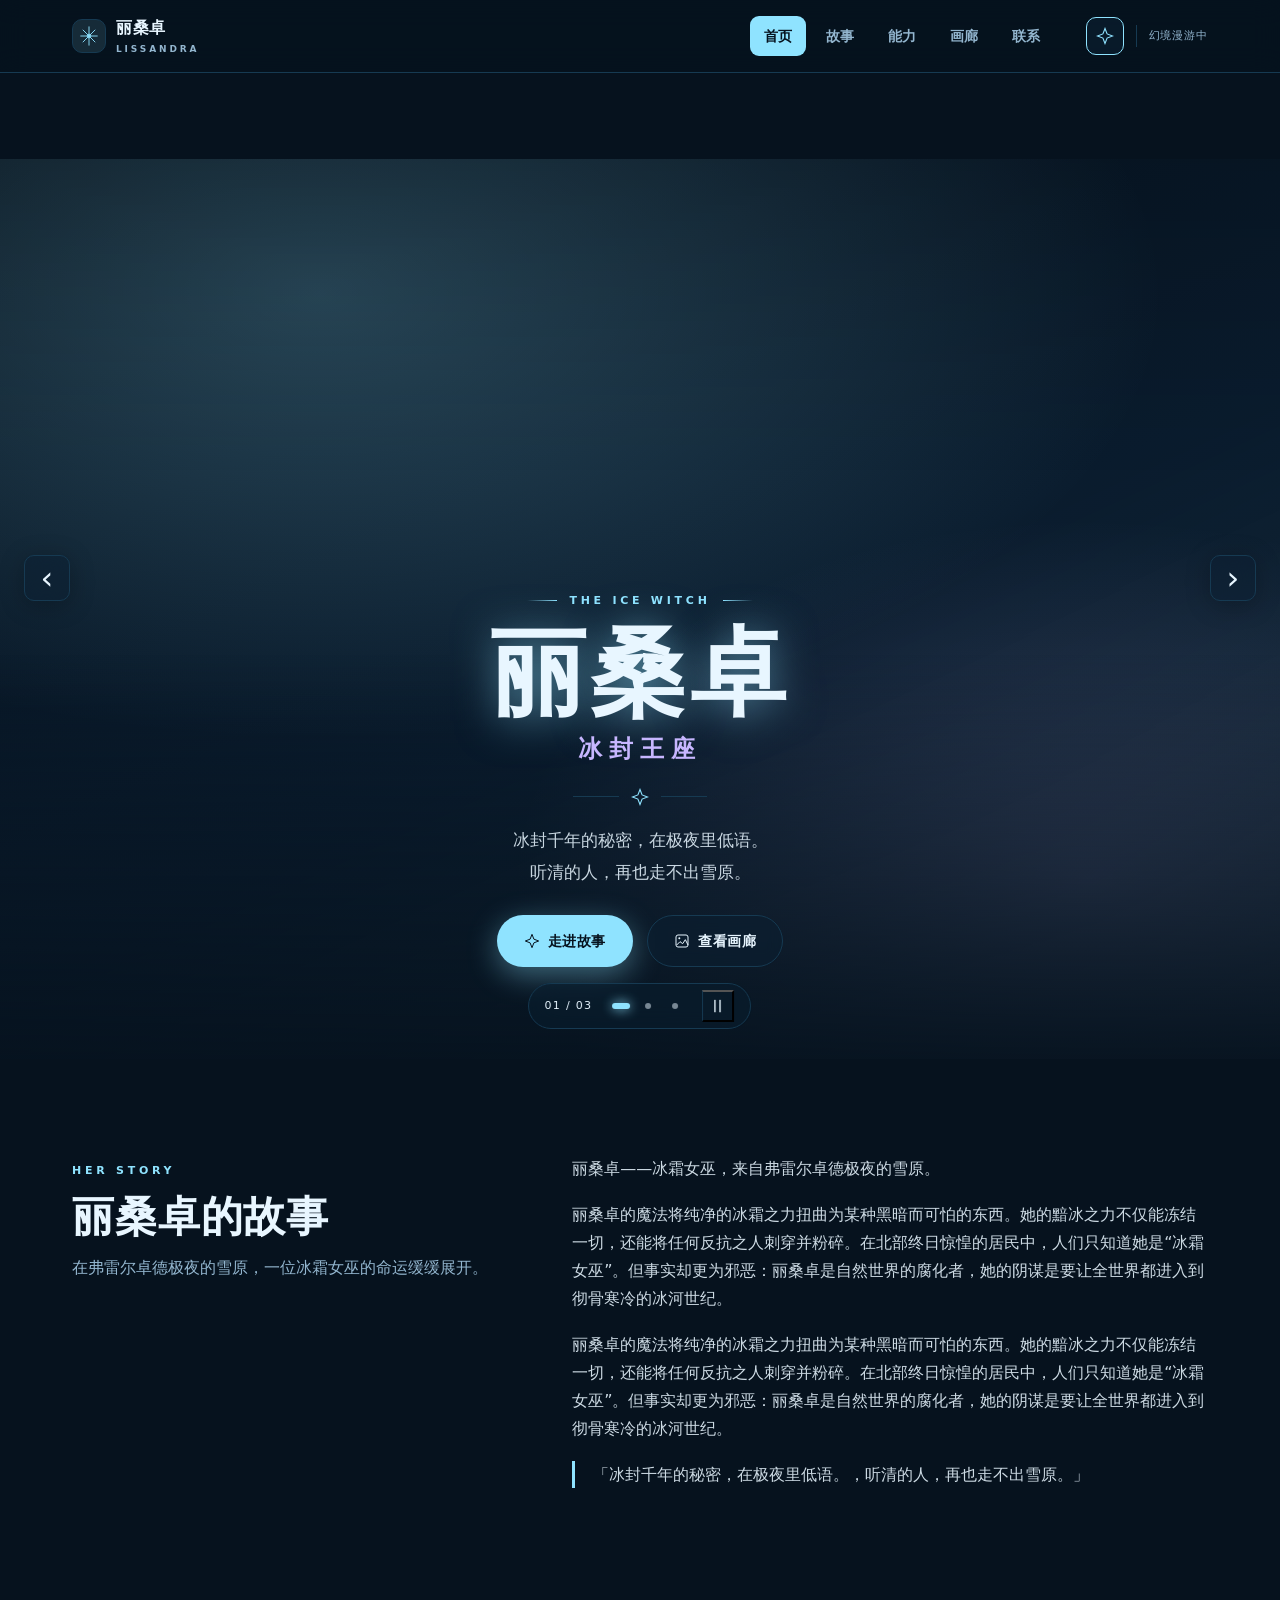
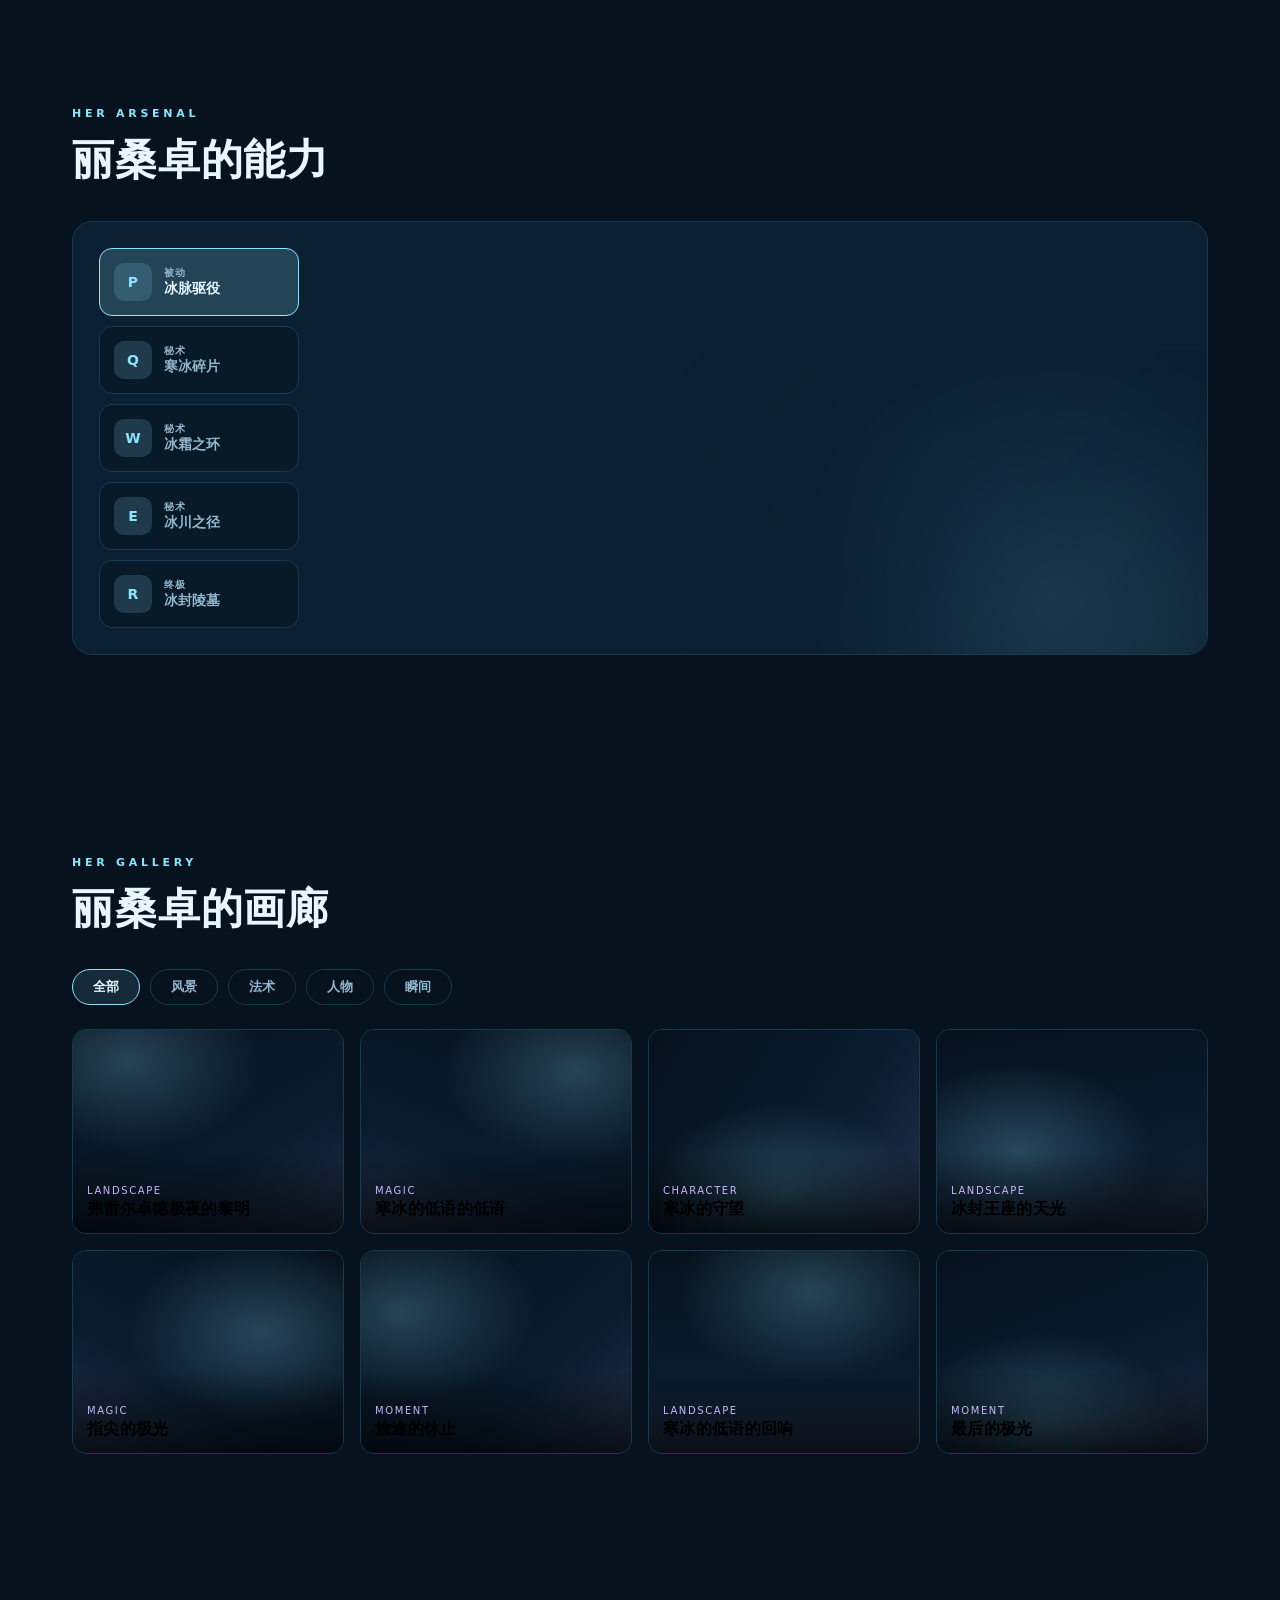
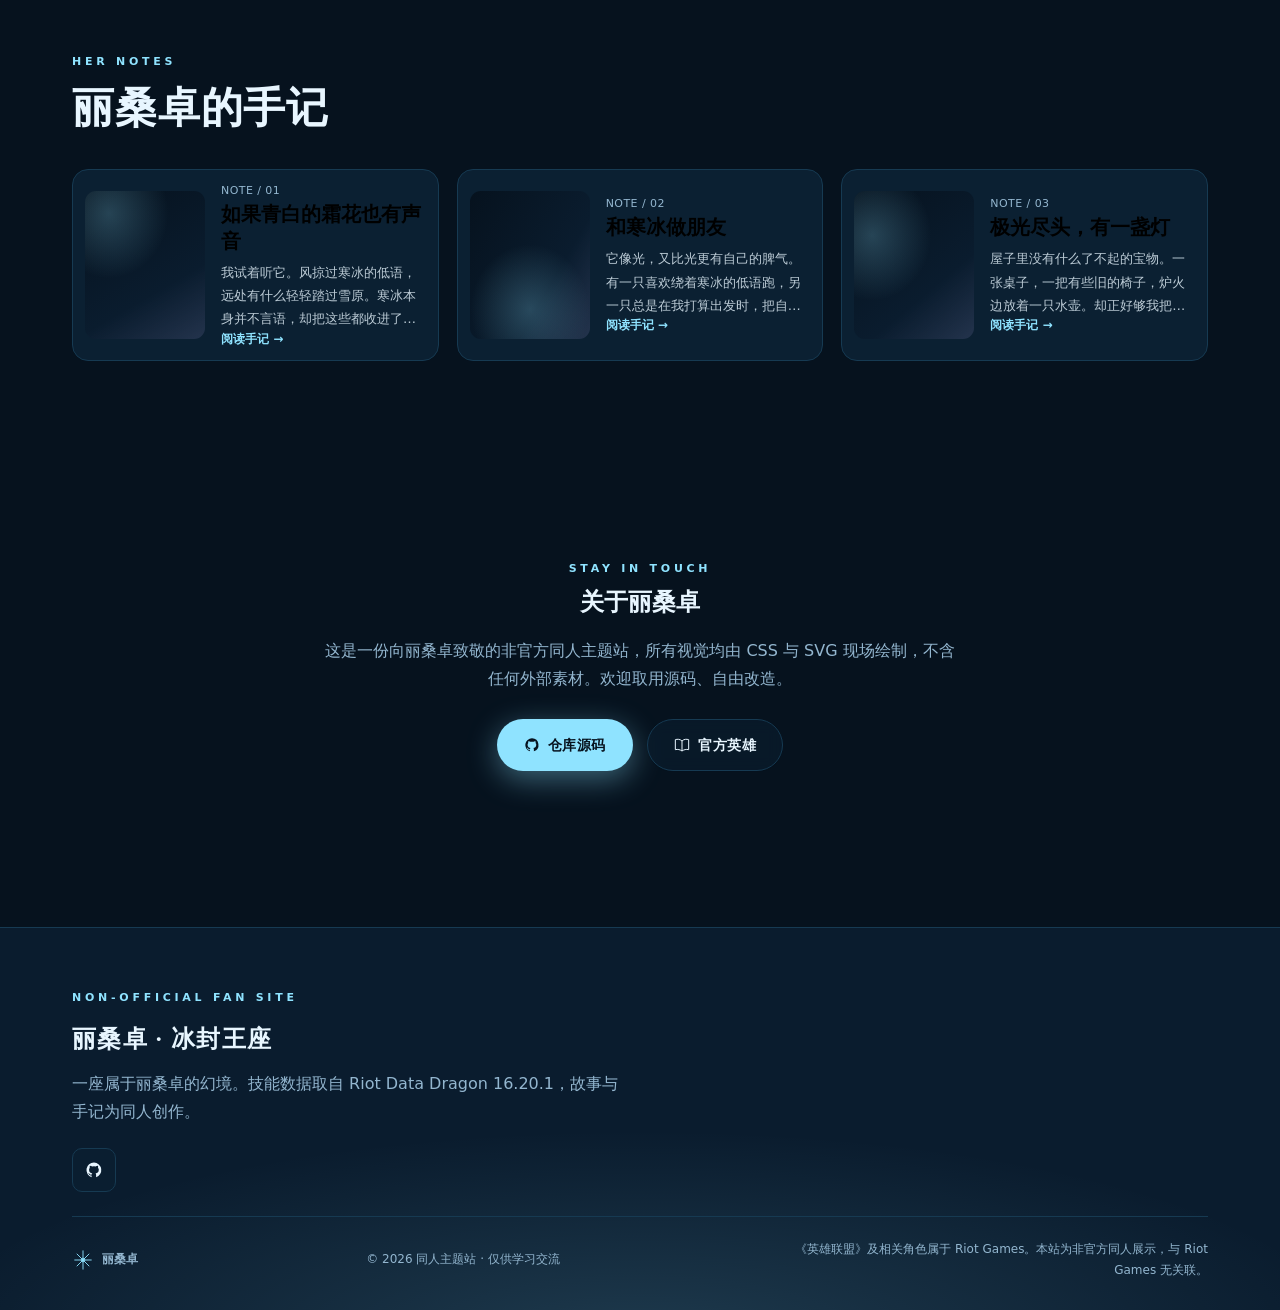
==== index.html @ cbe230e3 "feat: 丽桑卓 · 冰封王座 专属同人站 v1.0" ====
<!doctype html>
<html lang="zh-CN">
<head>
  <meta charset="utf-8">
  <meta name="viewport" content="width=device-width, initial-scale=1">
  <meta name="theme-color" content="#06121e">
  <meta name="description" content="丽桑卓（冰霜女巫）非官方同人主题站——在弗雷尔卓德极夜的雪原的幻境里，重温她的技能、故事与瞬间。">
  <title>丽桑卓 · 冰封王座</title>
  <link rel="icon" type="image/svg+xml" href="assets/favicon.svg">
  <link rel="stylesheet" href="styles.css">
  <script src="script.js" defer></script>
</head>
<body>
  <a class="skip-link" href="#main">跳到主要内容</a>
  <svg class="icon-library" aria-hidden="true" xmlns="http://www.w3.org/2000/svg">
    <symbol id="icon-sigil" viewBox="0 0 48 48"><g stroke="currentColor" stroke-width="2" stroke-linecap="round"><line x1="24" y1="4" x2="24" y2="44"/><line x1="6" y1="24" x2="42" y2="24"/><line x1="11" y1="11" x2="37" y2="37"/><line x1="37" y1="11" x2="11" y2="37"/></g><circle cx="24" cy="24" r="4" fill="none" stroke="currentColor" stroke-width="2"/></symbol>
    <symbol id="icon-star" viewBox="0 0 24 24"><path d="m12 2 2.8 7.2L22 12l-7.2 2.8L12 22l-2.8-7.2L2 12l7.2-2.8L12 2Z" fill="none" stroke="currentColor" stroke-width="1.5"/></symbol>
    <symbol id="icon-moon" viewBox="0 0 24 24"><path d="M20.8 14A9 9 0 0 1 10 3.2 9 9 0 1 0 20.8 14Z" fill="none" stroke="currentColor" stroke-width="1.5"/></symbol>
    <symbol id="icon-image" viewBox="0 0 24 24"><rect x="3" y="3" width="18" height="18" rx="3" fill="none" stroke="currentColor" stroke-width="1.5"/><circle cx="8" cy="8" r="1.5" fill="currentColor"/><path d="m4 18 5-5 4 3 4-6 4 8" fill="none" stroke="currentColor" stroke-width="1.5"/></symbol>
    <symbol id="icon-book" viewBox="0 0 24 24"><path d="M12 6C9 3 5 3 2 4v15c4-1 7 0 10 2 3-2 6-3 10-2V4c-3-1-7-1-10 2Zm0 0v15" fill="none" stroke="currentColor" stroke-width="1.5"/></symbol>
    <symbol id="icon-mail" viewBox="0 0 24 24"><rect x="2" y="4" width="20" height="16" rx="3" fill="none" stroke="currentColor" stroke-width="1.5"/><path d="m3 5 9 8 9-8" fill="none" stroke="currentColor" stroke-width="1.5"/></symbol>
    <symbol id="icon-github" viewBox="0 0 24 24"><path d="M12 2a10 10 0 0 0-3.2 19.5v-2.3c-2.6.6-3.2-1.1-3.2-1.1-.4-1-1-1.3-1-1.3-.9-.6.1-.6.1-.6 1 0 1.5 1 1.5 1 .9 1.5 2.3 1 2.8.8.1-.7.4-1.2.7-1.5-2.1-.2-4.3-1.1-4.3-4.8 0-1.1.4-2 1-2.7-.1-.2-.4-1.3.1-2.7 0 0 .9-.3 2.8 1a9.4 9.4 0 0 1 5.1 0c2-1.3 2.8-1 2.8-1 .6 1.4.2 2.5.1 2.7.7.7 1.1 1.6 1.1 2.7 0 3.7-2.2 4.5-4.3 4.8.4.3.7.9.7 1.8v3.2A10 10 0 0 0 12 2Z" fill="currentColor"/></symbol>
  </svg>

  <header class="site-header">
    <nav class="navigation" aria-label="主导航">
      <a class="brand" href="#home" aria-label="丽桑卓首页"><span class="brand-mark"><svg><use href="#icon-sigil"/></svg></span><span>丽桑卓<small>LISSANDRA</small></span></a>
      <div class="nav-links" id="nav-menu">
        <a href="#home" class="active">首页</a><a href="#story-detail">故事</a><a href="#ability-detail">能力</a><a href="#gallery">画廊</a><a href="#contact">联系</a>
      </div>
      <div class="nav-tools"><button class="icon-button atmosphere-button" type="button" aria-label="关闭粒子效果" aria-pressed="true" title="粒子效果"><svg><use href="#icon-star"/></svg></button><span class="nav-divider"></span><span class="nav-note">幻境漫游中</span><button class="menu-toggle icon-button" type="button" aria-controls="nav-menu" aria-expanded="false" aria-label="打开导航菜单"><span></span><span></span></button></div>
    </nav>
  </header>

  <main id="main">
    <section id="home" class="hero" aria-labelledby="hero-title" aria-roledescription="轮播图">
      <div class="hero-slides"><div class="hero-track" id="hero-track">
        <div class="hero-image" data-label="主视觉" role="img" aria-label="主视觉：丽桑卓的主题幻境" style="background:radial-gradient(120% 90% at 25% 15%, #8fe3ff40 0%, transparent 55%), radial-gradient(90% 80% at 85% 80%, #c7b6ff2e 0%, transparent 50%), linear-gradient(155deg, #06121e 0%, #0a1c2e 55%, #8fe3ff1f 100%)"></div>
<div class="hero-image" data-label="幻境" role="img" aria-label="幻境：丽桑卓的主题幻境" style="background:radial-gradient(100% 100% at 80% 20%, #c7b6ff33 0%, transparent 55%), linear-gradient(200deg, #0a1c2e 0%, #06121e 60%, #8fe3ff22 100%)"></div>
<div class="hero-image" data-label="余光" role="img" aria-label="余光：丽桑卓的主题幻境" style="background:radial-gradient(110% 90% at 50% 90%, #8fe3ff33 0%, transparent 55%), linear-gradient(120deg, #06121e 0%, #0a1c2e 70%, #c7b6ff1f 100%)"></div>
      </div></div>
      <div class="hero-shade"></div><div class="particles" aria-hidden="true"></div>
      <button class="hero-arrow hero-previous icon-button" type="button" aria-label="上一张主视觉" aria-controls="hero-track" hidden>‹</button>
      <button class="hero-arrow hero-next icon-button" type="button" aria-label="下一张主视觉" aria-controls="hero-track" hidden>›</button>
      <div class="hero-content">
        <p class="eyebrow"><span></span> THE ICE WITCH <span></span></p>
        <h1 id="hero-title">丽桑卓</h1>
        <p class="hero-subtitle">冰封王座</p>
        <div class="ornament" aria-hidden="true"><i></i><svg><use href="#icon-star"/></svg><i></i></div>
        <p class="hero-description">冰封千年的秘密，在极夜里低语。<br>听清的人，再也走不出雪原。</p>
        <div class="hero-actions"><a class="button button-primary" href="#story-detail"><svg><use href="#icon-star"/></svg>走进故事</a><a class="button button-glass" href="#gallery"><svg><use href="#icon-image"/></svg>查看画廊</a></div>
      </div>
      <div class="hero-carousel-controls" role="group" aria-label="主视觉轮播控制" hidden>
        <span class="hero-slide-count" aria-hidden="true">01 / 03</span>
        <div class="hero-dots"><button type="button" class="hero-dot" data-hero-slide="0" aria-label="切换到第 1 张主视觉" aria-controls="hero-track" aria-pressed="true"></button><button type="button" class="hero-dot" data-hero-slide="1" aria-label="切换到第 2 张主视觉" aria-controls="hero-track" aria-pressed="false"></button><button type="button" class="hero-dot" data-hero-slide="2" aria-label="切换到第 3 张主视觉" aria-controls="hero-track" aria-pressed="false"></button></div>
        <button class="hero-play-toggle" type="button" aria-label="暂停自动轮播" aria-controls="hero-track" aria-pressed="false"><span aria-hidden="true">Ⅱ</span></button>
      </div>
      <span class="sr-only" id="hero-slide-status" role="status" aria-live="polite" aria-atomic="true"></span>
    </section>

    <section id="story-detail" class="story-section" aria-labelledby="story-title">
      <div class="story-inner">
        <div class="section-heading">
          <p class="eyebrow">HER STORY</p>
          <h2 id="story-title">丽桑卓的故事</h2>
          <p class="section-intro">在弗雷尔卓德极夜的雪原，一位冰霜女巫的命运缓缓展开。</p>
        </div>
        <div class="story-copy">
          <p class="story-description">丽桑卓——冰霜女巫，来自弗雷尔卓德极夜的雪原。</p><p>丽桑卓的魔法将纯净的冰霜之力扭曲为某种黑暗而可怕的东西。她的黯冰之力不仅能冻结一切，还能将任何反抗之人刺穿并粉碎。在北部终日惊惶的居民中，人们只知道她是“冰霜女巫”。但事实却更为邪恶：丽桑卓是自然世界的腐化者，她的阴谋是要让全世界都进入到彻骨寒冷的冰河世纪。</p><p>丽桑卓的魔法将纯净的冰霜之力扭曲为某种黑暗而可怕的东西。她的黯冰之力不仅能冻结一切，还能将任何反抗之人刺穿并粉碎。在北部终日惊惶的居民中，人们只知道她是“冰霜女巫”。但事实却更为邪恶：丽桑卓是自然世界的腐化者，她的阴谋是要让全世界都进入到彻骨寒冷的冰河世纪。</p><p class="story-quote">「冰封千年的秘密，在极夜里低语。，听清的人，再也走不出雪原。」</p>
        </div>
      </div>
    </section>

    <section id="ability-detail" class="abilities-section" aria-labelledby="ability-title">
      <div class="section-heading">
        <p class="eyebrow">HER ARSENAL</p>
        <h2 id="ability-title">丽桑卓的能力</h2>
      </div>
      <div class="ability-panel">
        <div class="ability-tabs" role="tablist" aria-label="技能切换">
          <button id="tab-passive" role="tab" data-ability="passive" aria-selected="true" aria-controls="ability-content" tabindex="0"><span class="ability-badge">P</span><span><small>被动</small>冰脉驱役</span></button>
<button id="tab-q" role="tab" data-ability="q" aria-selected="false" aria-controls="ability-content" tabindex="-1"><span class="ability-badge">Q</span><span><small>秘术</small>寒冰碎片</span></button>
<button id="tab-w" role="tab" data-ability="w" aria-selected="false" aria-controls="ability-content" tabindex="-1"><span class="ability-badge">W</span><span><small>秘术</small>冰霜之环</span></button>
<button id="tab-e" role="tab" data-ability="e" aria-selected="false" aria-controls="ability-content" tabindex="-1"><span class="ability-badge">E</span><span><small>秘术</small>冰川之径</span></button>
<button id="tab-r" role="tab" data-ability="r" aria-selected="false" aria-controls="ability-content" tabindex="-1"><span class="ability-badge">R</span><span><small>终极</small>冰封陵墓</span></button>
        </div>
        <div class="ability-content" id="ability-content" role="tabpanel" tabindex="0" aria-labelledby="tab-passive">
          <p class="eyebrow" id="ability-label"></p>
          <h3 id="ability-name"></h3>
          <p id="ability-description"></p>
        </div>
        <div class="ability-art" aria-hidden="true"></div>
      </div>
    </section>

    <section id="gallery" class="gallery-section" aria-labelledby="gallery-title">
      <div class="section-heading">
        <p class="eyebrow">HER GALLERY</p>
        <h2 id="gallery-title">丽桑卓的画廊</h2>
      </div>
      <div class="gallery-filters" role="group" aria-label="画廊分类筛选">
        <button type="button" data-filter="all" class="selected" aria-pressed="true">全部</button>
        <button type="button" data-filter="landscape" aria-pressed="false">风景</button>
        <button type="button" data-filter="magic" aria-pressed="false">法术</button>
        <button type="button" data-filter="character" aria-pressed="false">人物</button>
        <button type="button" data-filter="moment" aria-pressed="false">瞬间</button>
      </div>
      <div class="gallery-grid">
        <button class="gallery-item" data-category="landscape" data-scene="1" aria-label="查看：弗雷尔卓德极夜的黎明"><span class="gallery-art scene-1" aria-hidden="true"></span><span class="gallery-caption"><small>LANDSCAPE</small><strong>弗雷尔卓德极夜的黎明</strong></span></button>
<button class="gallery-item" data-category="magic" data-scene="2" aria-label="查看：寒冰的低语的低语"><span class="gallery-art scene-2" aria-hidden="true"></span><span class="gallery-caption"><small>MAGIC</small><strong>寒冰的低语的低语</strong></span></button>
<button class="gallery-item" data-category="character" data-scene="3" aria-label="查看：寒冰的守望"><span class="gallery-art scene-3" aria-hidden="true"></span><span class="gallery-caption"><small>CHARACTER</small><strong>寒冰的守望</strong></span></button>
<button class="gallery-item" data-category="landscape" data-scene="4" aria-label="查看：冰封王座的天光"><span class="gallery-art scene-4" aria-hidden="true"></span><span class="gallery-caption"><small>LANDSCAPE</small><strong>冰封王座的天光</strong></span></button>
<button class="gallery-item" data-category="magic" data-scene="5" aria-label="查看：指尖的极光"><span class="gallery-art scene-5" aria-hidden="true"></span><span class="gallery-caption"><small>MAGIC</small><strong>指尖的极光</strong></span></button>
<button class="gallery-item" data-category="moment" data-scene="6" aria-label="查看：旅途的休止"><span class="gallery-art scene-6" aria-hidden="true"></span><span class="gallery-caption"><small>MOMENT</small><strong>旅途的休止</strong></span></button>
<button class="gallery-item" data-category="landscape" data-scene="7" aria-label="查看：寒冰的低语的回响"><span class="gallery-art scene-7" aria-hidden="true"></span><span class="gallery-caption"><small>LANDSCAPE</small><strong>寒冰的低语的回响</strong></span></button>
<button class="gallery-item" data-category="moment" data-scene="8" aria-label="查看：最后的极光"><span class="gallery-art scene-8" aria-hidden="true"></span><span class="gallery-caption"><small>MOMENT</small><strong>最后的极光</strong></span></button>
      </div>
    </section>

    <section id="journal" class="journal-section" aria-labelledby="journal-title">
      <div class="section-heading">
        <p class="eyebrow">HER NOTES</p>
        <h2 id="journal-title">丽桑卓的手记</h2>
      </div>
      <div class="journal-list">
        <button class="journal-card" data-article="0" aria-label="阅读：如果青白的霜花也有声音"><span class="journal-art scene-1" aria-hidden="true"></span><span class="journal-copy"><span class="journal-meta">NOTE / 01</span><strong>如果青白的霜花也有声音</strong><span class="journal-excerpt">我试着听它。风掠过寒冰的低语，远处有什么轻轻踏过雪原。寒冰本身并不言语，却把这些都收进了夜色。</span><span class="read-label">阅读手记 →</span></span></button>
<button class="journal-card" data-article="1" aria-label="阅读：和寒冰做朋友"><span class="journal-art scene-3" aria-hidden="true"></span><span class="journal-copy"><span class="journal-meta">NOTE / 02</span><strong>和寒冰做朋友</strong><span class="journal-excerpt">它像光，又比光更有自己的脾气。有一只喜欢绕着寒冰的低语跑，另一只总是在我打算出发时，把自己团成一小团。我分不清那是不是休息，但我决定尊重它的安排。</span><span class="read-label">阅读手记 →</span></span></button>
<button class="journal-card" data-article="2" aria-label="阅读：极光尽头，有一盏灯"><span class="journal-art scene-6" aria-hidden="true"></span><span class="journal-copy"><span class="journal-meta">NOTE / 03</span><strong>极光尽头，有一盏灯</strong><span class="journal-excerpt">屋子里没有什么了不起的宝物。一张桌子，一把有些旧的椅子，炉火边放着一只水壶。却正好够我把斗篷晾开，把寒冰的低语摊在桌上，让赶了一天路的手指慢慢暖起来。</span><span class="read-label">阅读手记 →</span></span></button>
      </div>
    </section>

    <section id="contact" class="contact-section" aria-labelledby="contact-title">
      <div class="contact-inner">
        <p class="eyebrow">STAY IN TOUCH</p>
        <h2 id="contact-title">关于丽桑卓</h2>
        <p class="contact-copy">这是一份向丽桑卓致敬的非官方同人主题站，所有视觉均由 CSS 与 SVG 现场绘制，不含任何外部素材。欢迎取用源码、自由改造。</p>
        <div class="contact-actions">
          <a class="button button-primary" href="https://github.com/heqiangdiao-wq/lol-lissandra" rel="noopener"><svg><use href="#icon-github"/></svg>仓库源码</a>
          <a class="button button-glass" href="https://www.leagueoflegends.com/zh-tw/champions/" rel="noopener"><svg><use href="#icon-book"/></svg>官方英雄</a>
        </div>
      </div>
    </section>
  </main>

  <footer class="site-footer">
    <div class="footer-glow" aria-hidden="true"></div>
    <div class="footer-content">
      <p class="eyebrow">NON-OFFICIAL FAN SITE</p>
      <h2>丽桑卓 · 冰封王座</h2>
      <p>一座属于丽桑卓的幻境。技能数据取自 Riot Data Dragon 16.20.1，故事与手记为同人创作。</p>
      <div class="footer-socials">
        <a class="icon-button" href="https://github.com/heqiangdiao-wq/lol-lissandra" rel="noopener" aria-label="GitHub 仓库"><svg><use href="#icon-github"/></svg></a>
      </div>
      <div class="footer-bottom">
        <p class="footer-brand"><svg class="footer-mark"><use href="#icon-sigil"/></svg> 丽桑卓</p>
        <p>© <span id="copyright-year">2026</span> 同人主题站 · 仅供学习交流</p>
        <p class="legal-note">《英雄联盟》及相关角色属于 Riot Games。本站为非官方同人展示，与 Riot Games 无关联。</p>
      </div>
    </div>
  </footer>

  <dialog class="lightbox" id="gallery-dialog" aria-label="画廊大图">
    <button class="dialog-close icon-button" type="button" aria-label="关闭大图">×</button>
    <div class="lightbox-image" id="lightbox-image" role="img" aria-label=""></div>
    <div class="lightbox-bottom">
      <h2 id="lightbox-title"></h2>
      <div class="lightbox-nav">
        <button class="icon-button" id="gallery-prev" type="button" aria-label="上一张">‹</button>
        <span id="lightbox-counter"></span>
        <button class="icon-button" id="gallery-next" type="button" aria-label="下一张">›</button>
      </div>
    </div>
  </dialog>

  <dialog class="article" id="article-dialog" aria-label="手记阅读">
    <button class="dialog-close icon-button" type="button" aria-label="关闭手记">×</button>
    <div class="article-cover" id="article-cover"></div>
    <div class="article-body">
      <h2 id="article-title"></h2>
      <div id="article-content"></div>
    </div>
  </dialog>
</body>
</html>
---- styles.css ----
/* ====== 丽桑卓 · 主题变量 ====== */
:root{
  --bg:#06121e; --bg-2:#0a1c2e; --panel:#0b2032;
  --primary:#8fe3ff; --primary-2:#5fc0ff; --accent:#c7b6ff;
  --text:#e8f6ff; --muted:#93b6cf; --line:#163a52; --flake:#c4ecff;
  --sans:"PingFang SC","Microsoft YaHei","Hiragino Sans GB",system-ui,-apple-system,"Segoe UI",Roboto,sans-serif;
  --serif:"Songti SC","SimSun",Georgia,"Times New Roman",serif;
}
*{box-sizing:border-box;margin:0;padding:0}
html{scroll-behavior:smooth;scroll-padding-top:84px}
body{background:var(--bg);color:var(--text);font-family:var(--sans);line-height:1.75;-webkit-font-smoothing:antialiased;overflow-x:hidden}
a{color:inherit;text-decoration:none}
img{max-width:100%;display:block}
.sr-only{position:absolute;width:1px;height:1px;padding:0;margin:-1px;overflow:hidden;clip-path:inset(50%);white-space:nowrap;border:0}
.skip-link{position:fixed;left:14px;top:-60px;z-index:60;background:var(--primary);color:var(--bg);padding:9px 16px;border-radius:8px;font-weight:700;transition:top .25s}
.skip-link:focus{top:14px}
:focus-visible{outline:2px solid var(--accent);outline-offset:3px;border-radius:4px}

/* ====== header / nav ====== */
.site-header{position:fixed;inset:0 0 auto;z-index:50;backdrop-filter:blur(14px);background:color-mix(in srgb,var(--bg) 72%,transparent);border-bottom:1px solid var(--line)}
.navigation{max-width:1180px;margin:0 auto;display:flex;align-items:center;gap:18px;padding:14px 22px}
.brand{display:flex;align-items:center;gap:10px;font-weight:800;letter-spacing:.04em}
.brand-mark{width:34px;height:34px;display:grid;place-items:center;color:var(--primary);border:1px solid var(--line);border-radius:10px;background:color-mix(in srgb,var(--primary) 12%,transparent)}
.brand-mark svg{width:22px;height:22px}
.brand small{display:block;font-size:9px;letter-spacing:.32em;color:var(--muted);font-weight:600}
.nav-links{display:flex;gap:6px;margin-left:auto}
.nav-links a{padding:8px 14px;border-radius:9px;color:var(--muted);font-size:14px;font-weight:600;transition:.2s}
.nav-links a:hover{color:var(--text);background:color-mix(in srgb,var(--primary) 12%,transparent)}
.nav-links a.active{color:var(--bg);background:var(--primary)}
.nav-tools{display:flex;align-items:center;gap:12px;margin-left:14px}
.nav-divider{width:1px;height:22px;background:var(--line)}
.nav-note{font-size:11px;color:var(--muted);letter-spacing:.08em}
.icon-button{display:grid;place-items:center;width:38px;height:38px;border-radius:10px;border:1px solid var(--line);background:color-mix(in srgb,var(--panel) 60%,transparent);color:var(--text);cursor:pointer;transition:.2s}
.icon-button:hover{border-color:var(--primary);color:var(--primary)}
.icon-button svg{width:18px;height:18px;fill:currentColor}
.atmosphere-button[aria-pressed="true"]{color:var(--primary);border-color:var(--primary)}
.menu-toggle{display:none;flex-direction:column;gap:4px}
.menu-toggle span{width:18px;height:2px;background:currentColor;border-radius:2px}
@media(max-width:760px){.nav-links{position:fixed;inset:64px 14px auto;flex-direction:column;background:var(--bg-2);border:1px solid var(--line);border-radius:14px;padding:10px;gap:4px;display:none}
.nav-links.open{display:flex}
.nav-links a{padding:12px 14px}
.menu-toggle{display:flex}
.nav-note{display:none}}

/* ====== hero ====== */
.hero{position:relative;height:100svh;min-height:620px;display:flex;align-items:flex-end;overflow:hidden}
.hero-slides{position:absolute;inset:0;z-index:-3;overflow:hidden}
.hero-track{display:flex;width:100%;height:100%;will-change:transform}
.hero-track.is-ready{transition:transform .8s cubic-bezier(.65,0,.35,1)}
.hero-track>.hero-image{flex:0 0 100%;width:100%;height:100%;min-width:0;background-size:cover;background-position:center}
.hero-shade{position:absolute;inset:0;z-index:-2;background:linear-gradient(180deg,rgba(0,0,0,.15) 0%,transparent 35%,transparent 55%,color-mix(in srgb,var(--bg) 92%,transparent) 100%)}
.particles{position:absolute;inset:0;z-index:-1;pointer-events:none;overflow:hidden}
.snowflake{position:absolute;top:-8%;width:6px;height:6px;border-radius:50%;background:var(--flake);opacity:.7;box-shadow:0 0 8px var(--flake);animation:fall linear infinite}
@keyframes fall{0%{transform:translateY(-10vh) translateX(0)}100%{transform:translateY(112vh) translateX(20px)}}
.hero-content{position:relative;z-index:3;max-width:760px;padding:0 30px 92px;margin:0 auto;width:100%;text-align:center}
.eyebrow{display:inline-flex;align-items:center;gap:12px;font-size:11px;letter-spacing:.34em;color:var(--primary);font-weight:700}
.eyebrow span{width:30px;height:1px;background:linear-gradient(90deg,transparent,var(--primary))}
.eyebrow span:last-child{background:linear-gradient(90deg,var(--primary),transparent)}
.hero h1{font-family:var(--serif);font-size:96px;line-height:1;margin:16px 0 6px;letter-spacing:.04em;text-shadow:0 4px 40px color-mix(in srgb,var(--primary) 50%,transparent)}
.hero-subtitle{font-size:24px;color:var(--accent);letter-spacing:.3em;font-weight:600}
.ornament{display:flex;align-items:center;justify-content:center;gap:12px;margin:18px 0}
.ornament i{width:46px;height:1px;background:var(--line)}
.ornament svg{width:18px;height:18px;color:var(--primary);fill:none;stroke:var(--primary);stroke-width:1.4}
.hero-description{font-size:17px;color:color-mix(in srgb,var(--text) 86%,transparent);line-height:1.9}
.hero-actions{display:flex;gap:14px;justify-content:center;margin-top:26px;flex-wrap:wrap}
.button{display:inline-flex;align-items:center;gap:8px;padding:13px 26px;border-radius:30px;font-weight:700;font-size:14px;letter-spacing:.04em;transition:.2s;border:1px solid transparent}
.button svg{width:16px;height:16px;fill:currentColor}
.button-primary{background:var(--primary);color:var(--bg);box-shadow:0 8px 30px color-mix(in srgb,var(--primary) 40%,transparent)}
.button-primary:hover{transform:translateY(-2px);box-shadow:0 12px 38px color-mix(in srgb,var(--primary) 55%,transparent)}
.button-glass{background:color-mix(in srgb,var(--panel) 55%,transparent);border-color:var(--line);color:var(--text);backdrop-filter:blur(8px)}
.button-glass:hover{border-color:var(--primary);color:var(--primary)}
.hero-arrow{position:absolute;top:44%;z-index:4;width:46px;height:46px;background:color-mix(in srgb,var(--panel) 40%,transparent);border-color:var(--line);backdrop-filter:blur(15px);font:32px/1 var(--sans);box-shadow:0 4px 25px rgba(0,0,0,.25)}
.hero-previous{left:24px}.hero-next{right:24px}
.hero-arrow[aria-disabled="true"]{opacity:.55}
.hero-carousel-controls{position:absolute;left:50%;bottom:30px;transform:translateX(-50%);z-index:4;display:flex;align-items:center;gap:16px;border:1px solid var(--line);border-radius:30px;padding:6px 16px;background:color-mix(in srgb,var(--panel) 45%,transparent);backdrop-filter:blur(16px)}
.hero-slide-count{font-size:11px;letter-spacing:.12em;color:var(--text);white-space:nowrap}
.hero-dots{display:flex;gap:3px;align-items:center}
.hero-dot{position:relative;display:block;width:24px;height:30px;background:transparent;padding:0;border:0;cursor:pointer}
.hero-dot:after{content:"";position:absolute;left:50%;top:50%;width:6px;height:6px;border-radius:6px;background:color-mix(in srgb,var(--text) 50%,transparent);transform:translate(-50%,-50%);transition:.3s}
.hero-dot[aria-pressed="true"]:after{width:18px;background:var(--primary);box-shadow:0 0 12px var(--primary)}
.hero-play-toggle{display:grid;place-items:center;width:32px;height:32px;border-left:1px solid var(--line);background:none;padding:0;color:var(--text);font-size:17px;cursor:pointer}
.hero-dot[aria-disabled="true"]{cursor:default}

/* ====== sections ====== */
.story-section,.abilities-section,.gallery-section,.journal-section,.contact-section{padding:96px 22px;max-width:1180px;margin:0 auto}
.section-heading{margin-bottom:34px}
.section-heading h2{font-family:var(--serif);font-size:42px;line-height:1.25;margin-top:8px;letter-spacing:.02em}
.section-intro{color:var(--muted);max-width:620px;margin-top:10px}
.story-inner{display:grid;grid-template-columns:1fr 1.4fr;gap:46px;align-items:start}
.story-copy p{margin-bottom:18px;font-size:16px;color:color-mix(in srgb,var(--text) 88%,transparent)}
.story-quote{font-family:var(--serif);font-size:22px;color:var(--primary);border-left:3px solid var(--primary);padding-left:18px;line-height:1.7}
@media(max-width:760px){.story-inner{grid-template-columns:1fr;gap:24px}.section-heading h2{font-size:32px}.hero h1{font-size:64px}.hero-subtitle{font-size:18px}}

/* ====== abilities ====== */
.ability-panel{display:grid;grid-template-columns:200px 1fr;gap:26px;background:var(--panel);border:1px solid var(--line);border-radius:20px;padding:26px;position:relative;overflow:hidden;min-height:420px}
.ability-tabs{display:flex;flex-direction:column;gap:10px}
.ability-tabs button{display:flex;align-items:center;gap:12px;padding:14px;border-radius:13px;border:1px solid var(--line);background:color-mix(in srgb,var(--bg) 50%,transparent);color:var(--muted);cursor:pointer;text-align:left;transition:.2s;font-family:inherit}
.ability-tabs button:hover{border-color:var(--primary);color:var(--text)}
.ability-tabs button[aria-selected="true"]{background:color-mix(in srgb,var(--primary) 18%,transparent);border-color:var(--primary);color:var(--text)}
.ability-badge{flex:0 0 38px;width:38px;height:38px;display:grid;place-items:center;border-radius:10px;background:color-mix(in srgb,var(--primary) 16%,transparent);color:var(--primary);font-weight:800;font-size:15px}
.ability-tabs button small{display:block;font-size:10px;letter-spacing:.12em;color:var(--muted)}
.ability-tabs button span{font-weight:700;font-size:14px}
.ability-content{padding:6px 4px}
.ability-content .eyebrow{margin-bottom:8px}
.ability-content h3{font-family:var(--serif);font-size:34px;margin-bottom:14px}
.ability-content>p:not(.eyebrow){font-size:16px;color:color-mix(in srgb,var(--text) 86%,transparent);line-height:1.9}
.ability-art{position:absolute;right:0;bottom:0;width:46%;height:70%;opacity:.16;background:radial-gradient(80% 80% at 50% 30%, #8fe3ff40 0%, transparent 60%), linear-gradient(160deg, #0a1c2e 0%, #06121e 100%);border-radius:0 0 20px 0;mask-image:linear-gradient(135deg,transparent,#000);pointer-events:none}
.ability-art:before{content:"";position:absolute;inset:0;background:radial-gradient(circle at 70% 80%,var(--primary) 0,transparent 60%)}
@media(max-width:760px){.ability-panel{grid-template-columns:1fr;min-height:auto}.ability-tabs{flex-direction:row;flex-wrap:wrap}.ability-tabs button{flex:1 1 40%}.ability-art{display:none}}

/* ====== gallery ====== */
.gallery-filters{display:flex;gap:10px;flex-wrap:wrap;margin-bottom:24px}
.gallery-filters button{padding:8px 20px;border-radius:30px;border:1px solid var(--line);background:transparent;color:var(--muted);cursor:pointer;font-family:inherit;font-size:13px;font-weight:600;transition:.2s}
.gallery-filters button.selected,.gallery-filters button:hover{border-color:var(--primary);color:var(--text);background:color-mix(in srgb,var(--primary) 12%,transparent)}
.gallery-grid{display:grid;grid-template-columns:repeat(4,1fr);gap:16px}
.gallery-item{position:relative;border:1px solid var(--line);border-radius:14px;overflow:hidden;cursor:pointer;background:var(--bg-2);text-align:left;padding:0;font-family:inherit;transition:.2s}
.gallery-item:hover{transform:translateY(-4px);border-color:var(--primary);box-shadow:0 16px 40px rgba(0,0,0,.35)}
.gallery-art{display:block;aspect-ratio:4/3;width:100%}
.gallery-caption{position:absolute;left:0;right:0;bottom:0;padding:34px 14px 13px;background:linear-gradient(0deg,rgba(0,0,0,.7),transparent)}
.gallery-caption small{display:block;font-size:10px;letter-spacing:.16em;color:var(--accent)}
.gallery-caption strong{display:block;font-size:16px;letter-spacing:.02em;margin-top:3px}
@media(max-width:900px){.gallery-grid{grid-template-columns:repeat(2,1fr)}}
@media(max-width:420px){.gallery-grid{grid-template-columns:1fr}}

/* ====== journal ====== */
.journal-list{display:grid;grid-template-columns:repeat(3,1fr);gap:18px}
.journal-card{display:grid;grid-template-columns:120px 1fr;gap:16px;padding:12px;background:var(--panel);border:1px solid var(--line);border-radius:16px;align-items:center;min-height:170px;cursor:pointer;font-family:inherit;text-align:left;transition:.2s}
.journal-card:hover{border-color:var(--primary);transform:translateY(-3px)}
.journal-art{height:148px;border-radius:11px;background:radial-gradient(80% 80% at 50% 30%, #8fe3ff40 0%, transparent 60%), linear-gradient(160deg, #0a1c2e 0%, #06121e 100%)}
.journal-copy strong{display:block;font-size:20px;margin:4px 0;font-family:var(--serif)}
.journal-meta{font-size:11px;color:var(--muted);letter-spacing:.04em}
.journal-excerpt{font-size:13px;color:color-mix(in srgb,var(--text) 80%,transparent);line-height:1.8;display:-webkit-box;-webkit-line-clamp:3;-webkit-box-orient:vertical;overflow:hidden;margin-top:6px}
.read-label{font-size:12px;color:var(--primary);margin-top:8px;font-weight:700}
@media(max-width:760px){.journal-list{grid-template-columns:1fr}.journal-card{min-height:auto}.journal-art{height:120px}}

/* ====== contact ====== */
.contact-section{text-align:center}
.contact-inner{max-width:640px;margin:0 auto}
.contact-copy{color:var(--muted);font-size:16px;margin:14px 0 26px}
.contact-actions{display:flex;gap:14px;justify-content:center;flex-wrap:wrap}

/* ====== footer ====== */
.site-footer{margin-top:60px;position:relative;border-top:1px solid var(--line);background:var(--bg-2)}
.footer-glow{position:absolute;inset:0;overflow:hidden;pointer-events:none}
.footer-glow:after{content:"";position:absolute;bottom:-30px;left:0;width:100%;height:300px;background:radial-gradient(80% 100% at 50% 100%,color-mix(in srgb,var(--primary) 30%,transparent),transparent 70%);opacity:.5}
.footer-content{max-width:1180px;margin:0 auto;padding:54px 22px 30px;position:relative}
.footer-content h2{font-family:var(--serif);font-size:24px;margin:8px 0 10px;letter-spacing:.06em}
.footer-content>p:not(.eyebrow){color:var(--muted);max-width:560px}
.footer-socials{margin:22px 0}
.footer-socials .icon-button{width:44px;height:44px}
.footer-bottom{display:flex;align-items:center;justify-content:space-between;gap:16px;flex-wrap:wrap;padding-top:22px;border-top:1px solid var(--line);margin-top:24px}
.footer-brand{display:flex;align-items:center;gap:8px;font-weight:800}
.footer-mark{width:22px;height:22px;color:var(--primary)}
.footer-bottom p{font-size:12px;color:var(--muted)}
.legal-note{text-align:right;font-size:11px;line-height:1.7;max-width:420px}

/* ====== dialogs ====== */
.lightbox,.article{position:fixed;inset:0;margin:auto;width:min(92vw,860px);height:fit-content;max-height:90vh;border:1px solid var(--line);border-radius:18px;background:var(--bg-2);color:var(--text);padding:0;overflow:hidden}
.lightbox[open],.article[open]{display:flex;flex-direction:column}
.lightbox::backdrop,.article::backdrop{background:rgba(2,4,12,.78);backdrop-filter:blur(6px)}
.dialog-close{position:absolute;top:12px;right:12px;z-index:5;font-size:22px;line-height:1;width:40px;height:40px}
.lightbox-image{width:100%;height:min(60svh,520px);background-size:cover!important;background-position:center!important}
.lightbox-bottom{padding:18px 22px;display:flex;align-items:center;justify-content:space-between;gap:14px}
.lightbox-bottom h2{font-family:var(--serif);font-size:22px}
.lightbox-nav{display:flex;align-items:center;gap:12px}
.lightbox-nav span{font-size:12px;color:var(--muted)}
.article-cover{height:200px;background:radial-gradient(80% 80% at 50% 30%, #8fe3ff40 0%, transparent 60%), linear-gradient(160deg, #0a1c2e 0%, #06121e 100%)}
.article-body{padding:26px 28px 32px;overflow:auto}
.article-body h2{font-family:var(--serif);font-size:28px;margin-bottom:16px}
.article-body p{font-size:16px;line-height:1.95;margin-bottom:14px;color:color-mix(in srgb,var(--text) 90%,transparent)}
body.modal-open{overflow:hidden}
@media(max-width:760px){.lightbox-image{height:auto;aspect-ratio:4/3}.legal-note{text-align:left}}

/* ====== scene gradients ====== */
.scene-1{background:radial-gradient(90% 80% at 20% 15%, #8fe3ff3a 0%, transparent 55%), linear-gradient(150deg, #06121e 0%, #0a1c2e 65%, #c7b6ff22 100%)}
.scene-2{background:radial-gradient(90% 80% at 80% 20%, #8fe3ff3a 0%, transparent 55%), linear-gradient(200deg, #06121e 0%, #0a1c2e 65%, #c7b6ff22 100%)}
.scene-3{background:radial-gradient(90% 80% at 50% 80%, #8fe3ff3a 0%, transparent 55%), linear-gradient(120deg, #06121e 0%, #0a1c2e 65%, #c7b6ff22 100%)}
.scene-4{background:radial-gradient(90% 80% at 30% 60%, #8fe3ff3a 0%, transparent 55%), linear-gradient(170deg, #06121e 0%, #0a1c2e 65%, #c7b6ff22 100%)}
.scene-5{background:radial-gradient(90% 80% at 70% 40%, #8fe3ff3a 0%, transparent 55%), linear-gradient(210deg, #06121e 0%, #0a1c2e 65%, #c7b6ff22 100%)}
.scene-6{background:radial-gradient(90% 80% at 15% 30%, #8fe3ff3a 0%, transparent 55%), linear-gradient(140deg, #06121e 0%, #0a1c2e 65%, #c7b6ff22 100%)}
.scene-7{background:radial-gradient(90% 80% at 60% 20%, #8fe3ff3a 0%, transparent 55%), linear-gradient(180deg, #06121e 0%, #0a1c2e 65%, #c7b6ff22 100%)}
.scene-8{background:radial-gradient(90% 80% at 40% 85%, #8fe3ff3a 0%, transparent 55%), linear-gradient(160deg, #06121e 0%, #0a1c2e 65%, #c7b6ff22 100%)}

@media(prefers-reduced-motion:reduce){html{scroll-behavior:auto}*,*:before,*:after{animation:none!important;transition:none!important}.particles{display:none}}
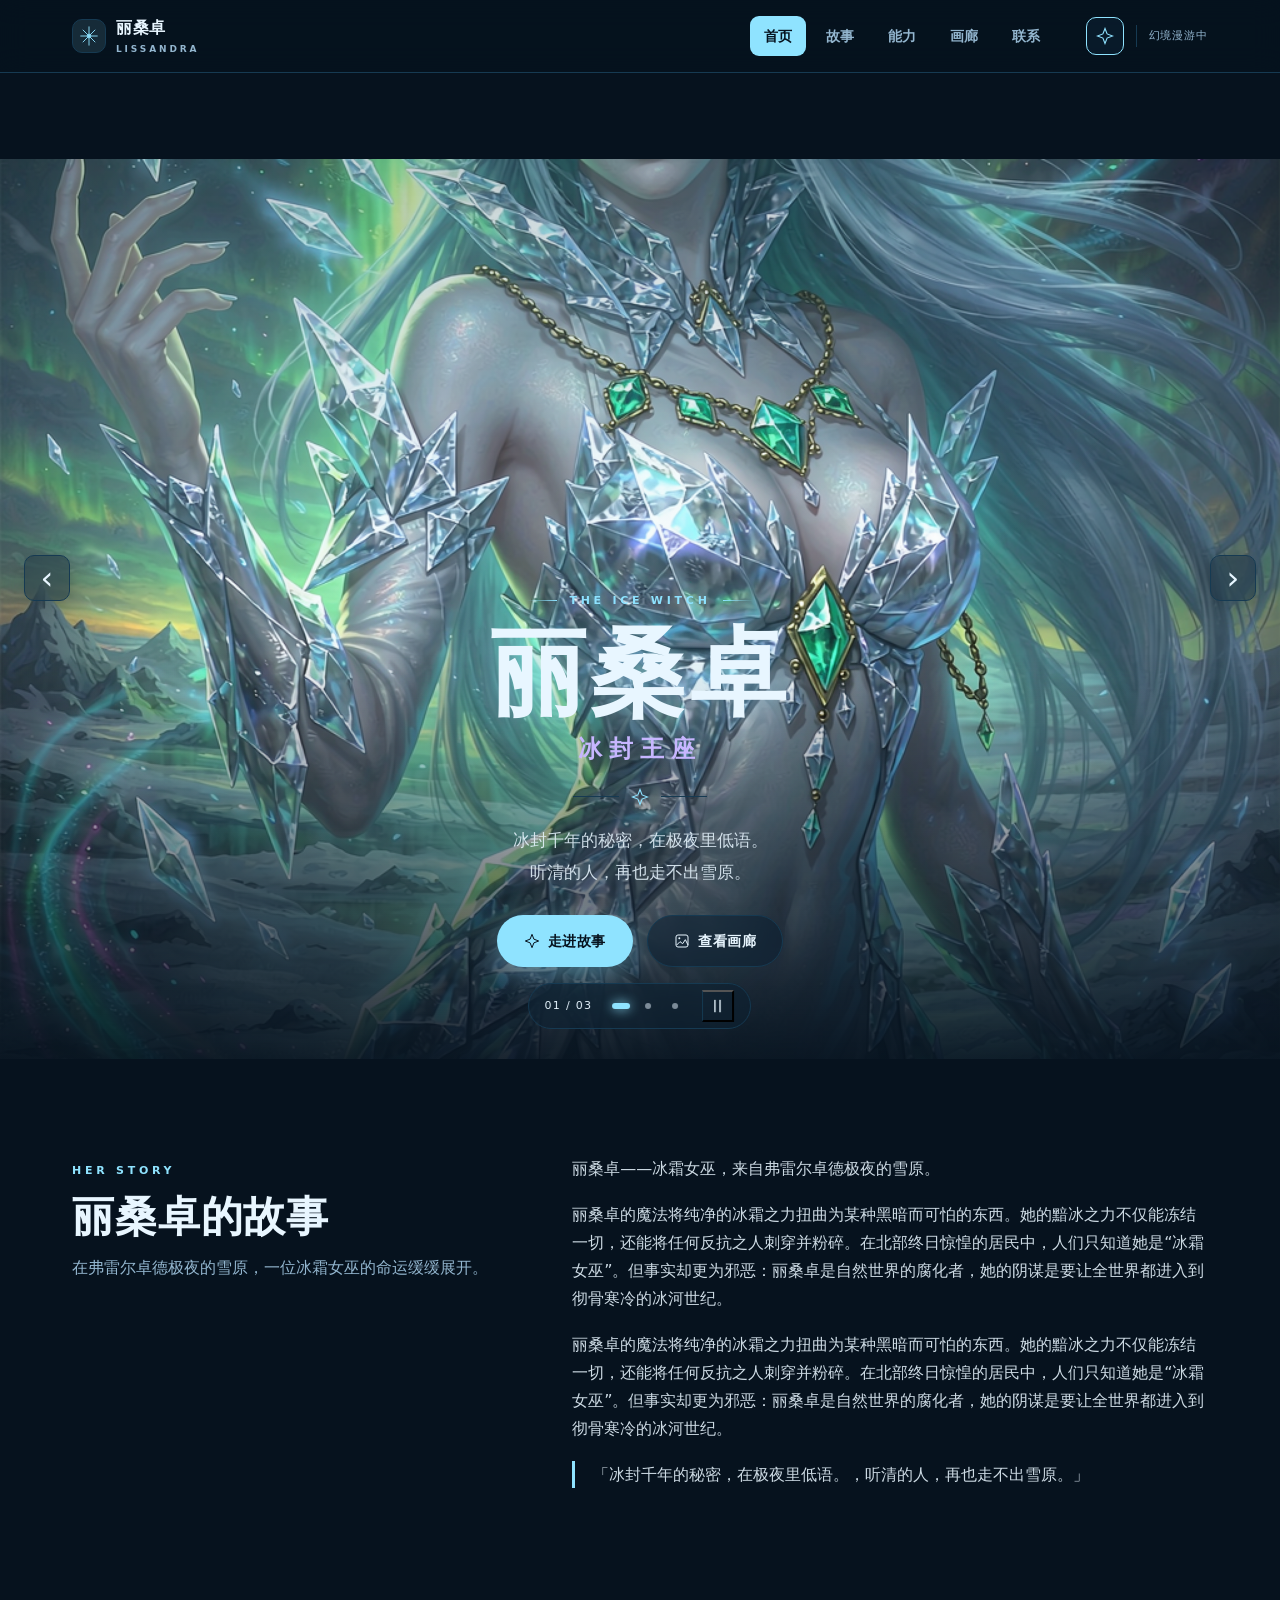
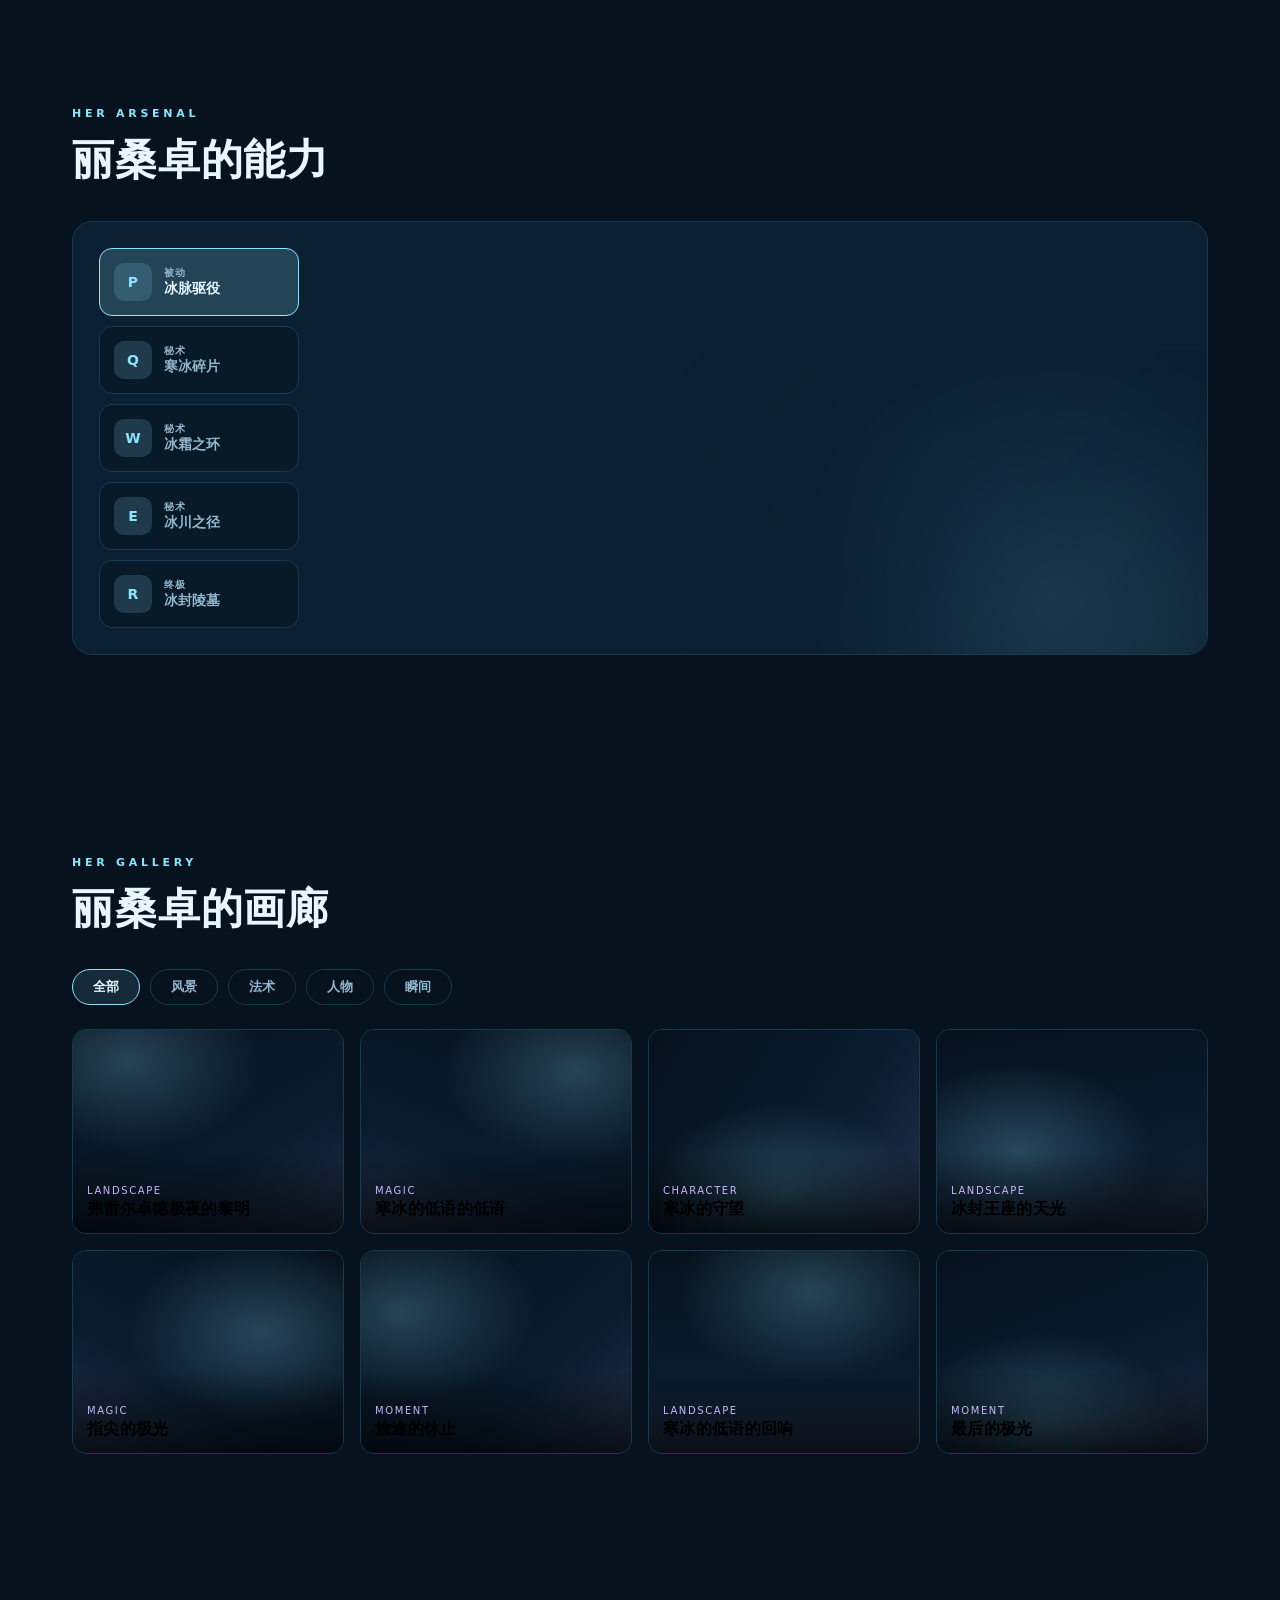
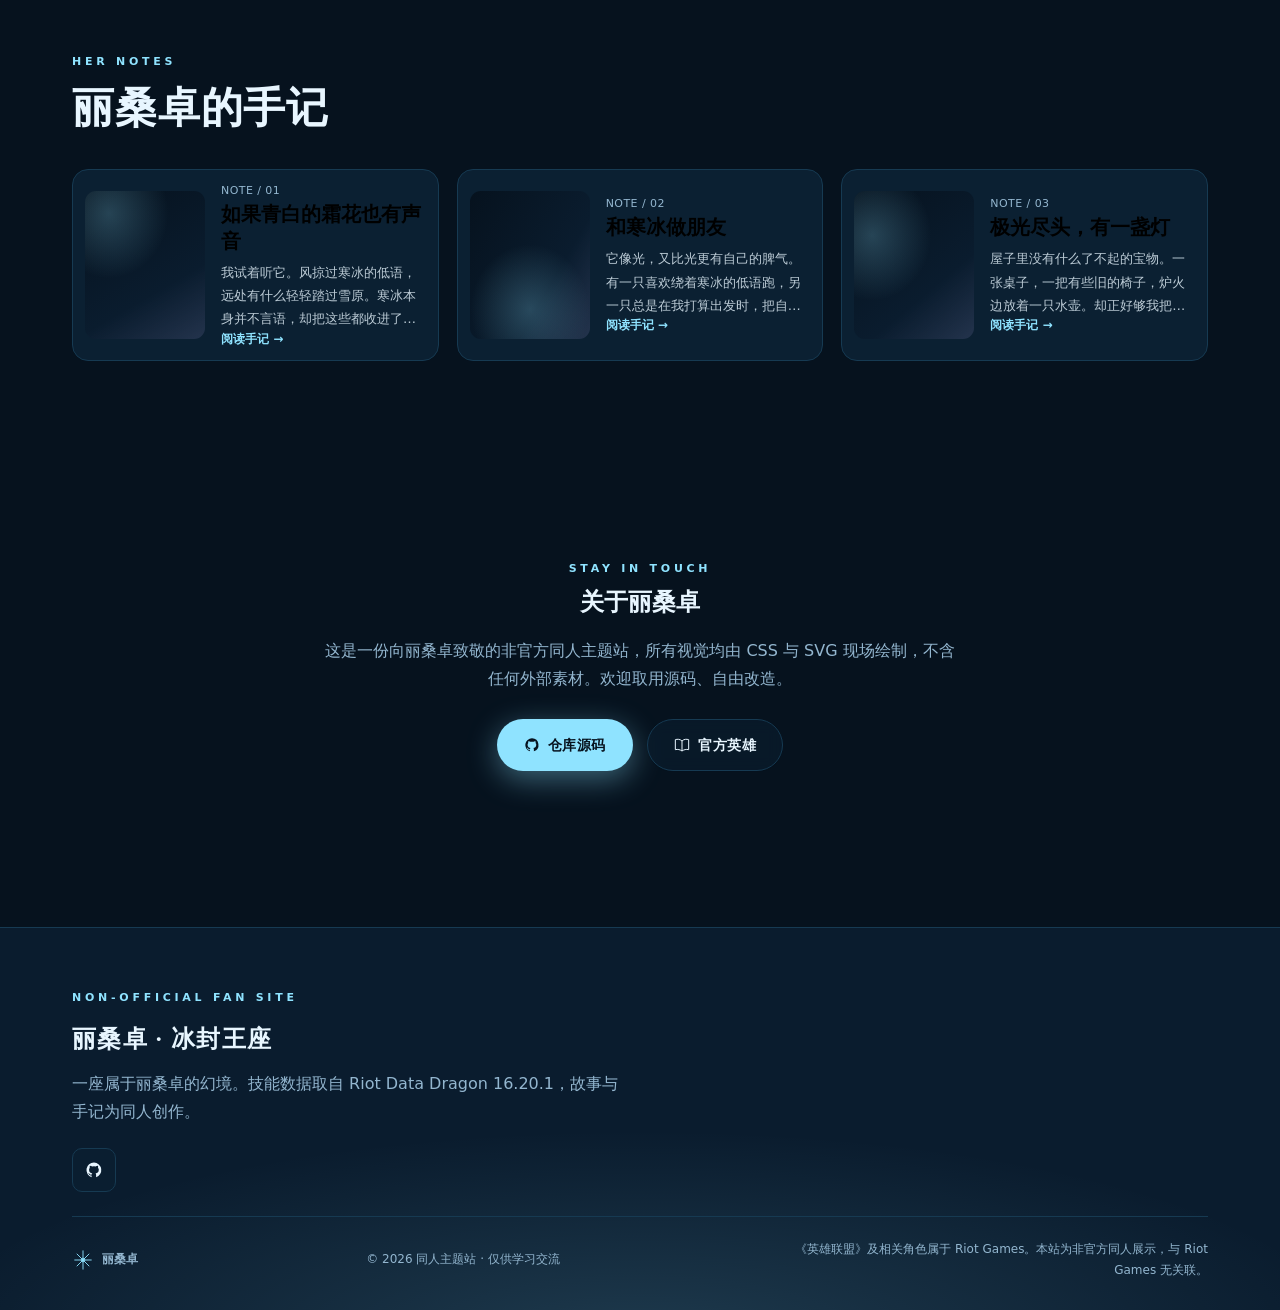
==== commit bc920f82: "feat: add hero image and regenerate site" ====
--- a/index.html
+++ b/index.html
@@ -35,7 +35,7 @@
   <main id="main">
     <section id="home" class="hero" aria-labelledby="hero-title" aria-roledescription="轮播图">
       <div class="hero-slides"><div class="hero-track" id="hero-track">
-        <div class="hero-image" data-label="主视觉" role="img" aria-label="主视觉：丽桑卓的主题幻境" style="background:radial-gradient(120% 90% at 25% 15%, #8fe3ff40 0%, transparent 55%), radial-gradient(90% 80% at 85% 80%, #c7b6ff2e 0%, transparent 50%), linear-gradient(155deg, #06121e 0%, #0a1c2e 55%, #8fe3ff1f 100%)"></div>
+        <div class="hero-image" data-label="主视觉" role="img" aria-label="主视觉：丽桑卓的主题幻境" style="background:radial-gradient(120% 90% at 25% 15%, #8fe3ff33 0%, transparent 55%), url('assets/hero.png') center/cover no-repeat, linear-gradient(155deg, #06121e 0%, #0a1c2e 100%)"></div>
 <div class="hero-image" data-label="幻境" role="img" aria-label="幻境：丽桑卓的主题幻境" style="background:radial-gradient(100% 100% at 80% 20%, #c7b6ff33 0%, transparent 55%), linear-gradient(200deg, #0a1c2e 0%, #06121e 60%, #8fe3ff22 100%)"></div>
 <div class="hero-image" data-label="余光" role="img" aria-label="余光：丽桑卓的主题幻境" style="background:radial-gradient(110% 90% at 50% 90%, #8fe3ff33 0%, transparent 55%), linear-gradient(120deg, #06121e 0%, #0a1c2e 70%, #c7b6ff1f 100%)"></div>
       </div></div>
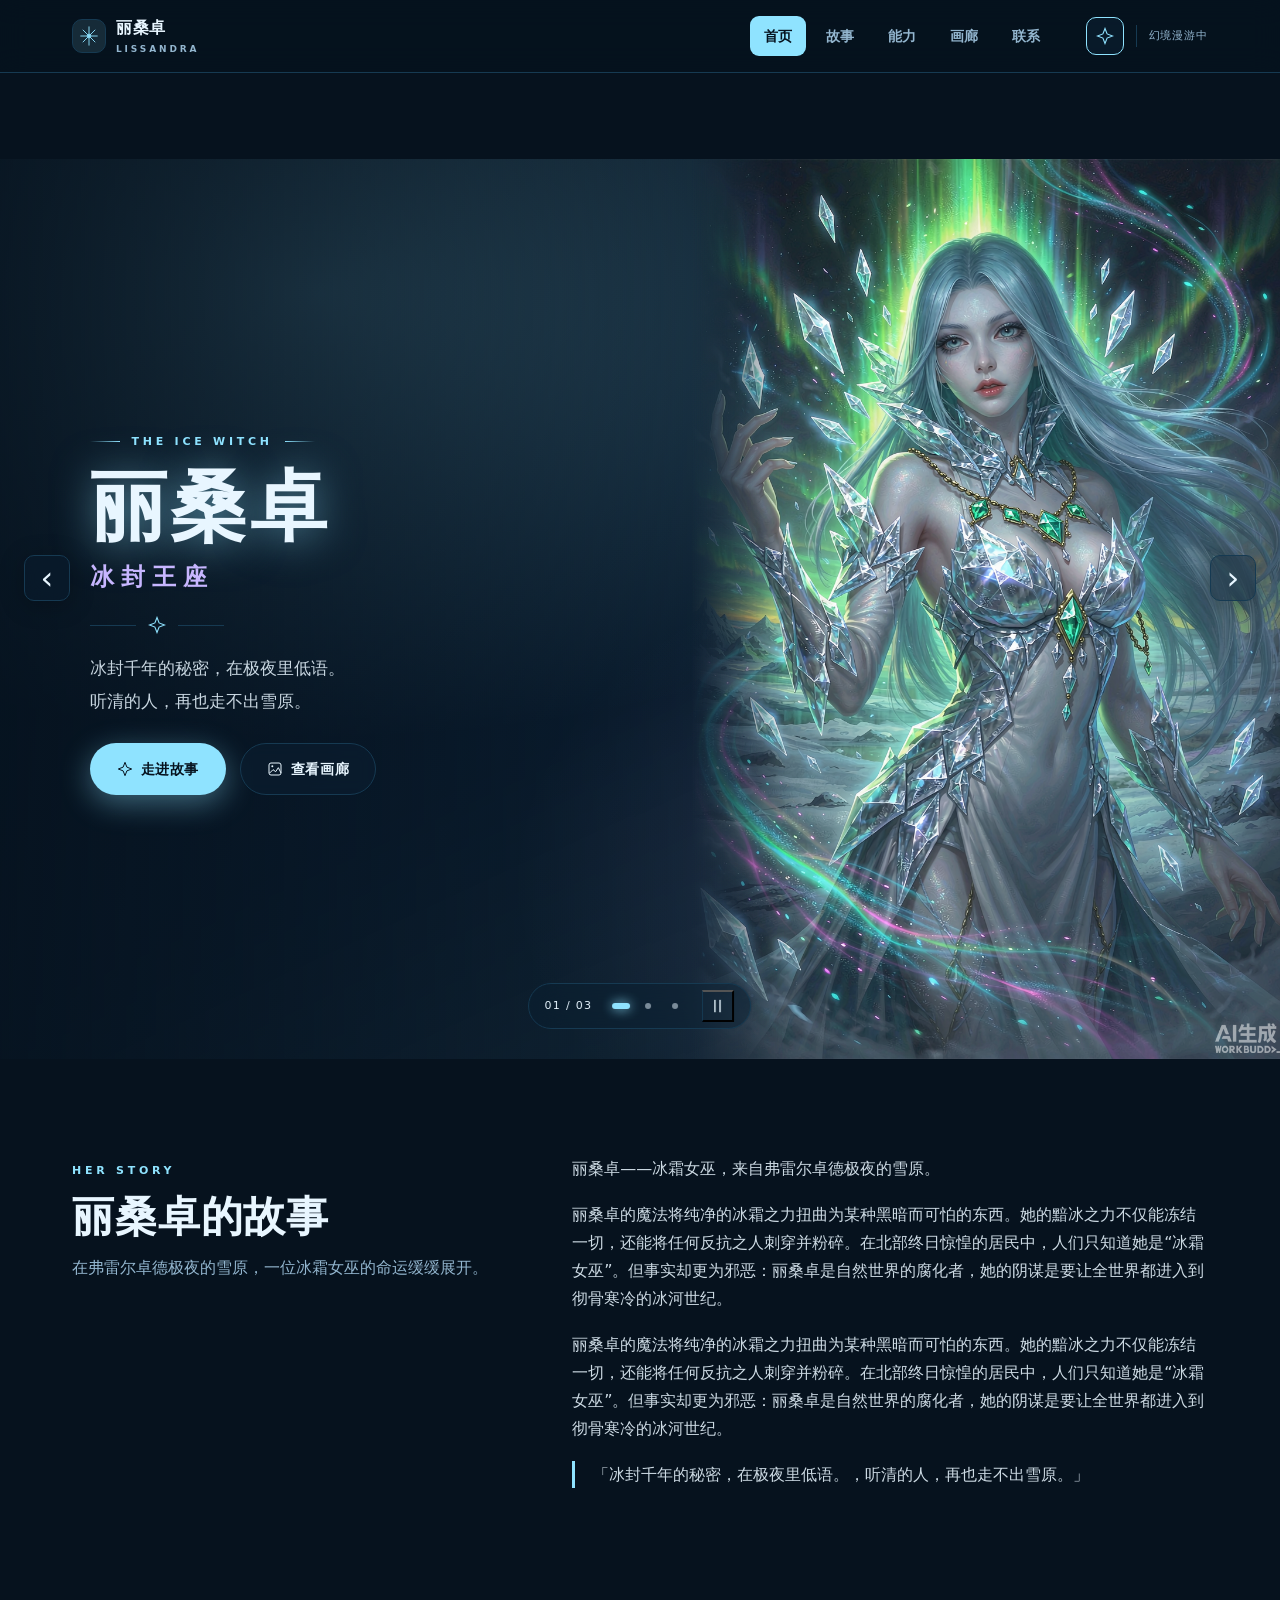
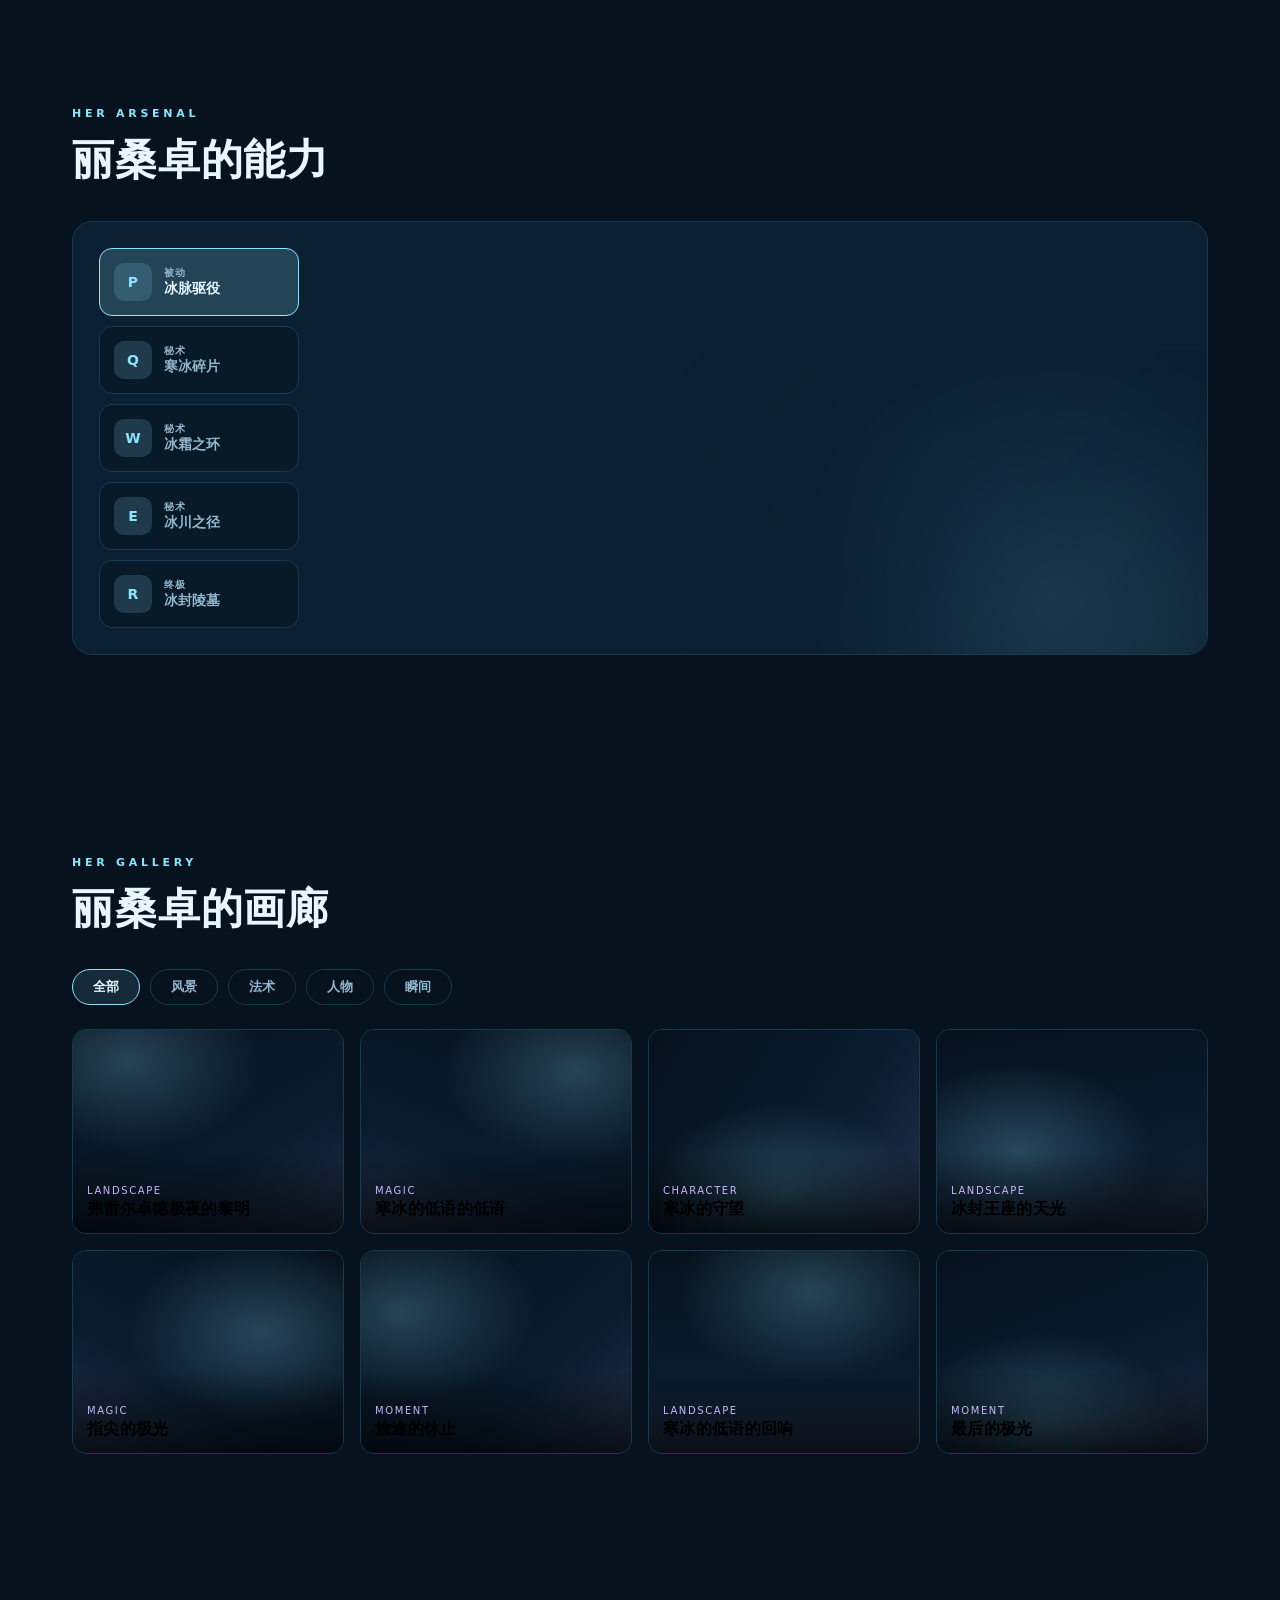
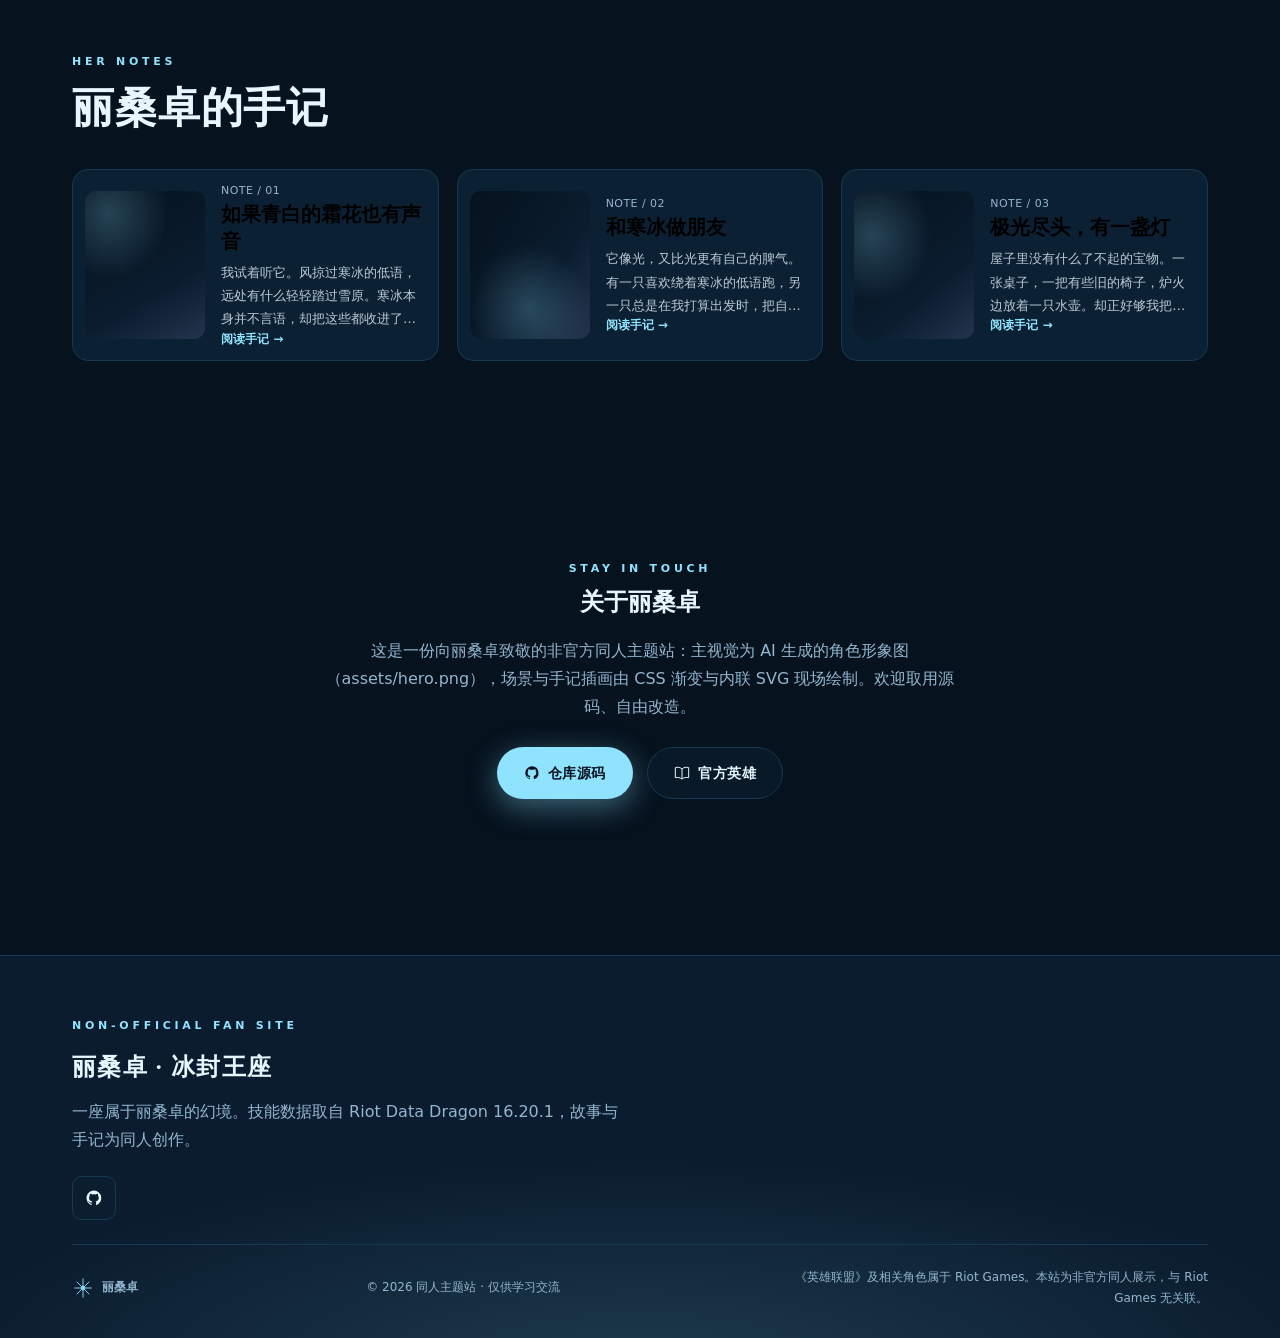
==== commit afbf4290: "feat: showcase champion portrait in hero (left copy + right character art)" ====
--- a/index.html
+++ b/index.html
@@ -35,11 +35,12 @@
   <main id="main">
     <section id="home" class="hero" aria-labelledby="hero-title" aria-roledescription="轮播图">
       <div class="hero-slides"><div class="hero-track" id="hero-track">
-        <div class="hero-image" data-label="主视觉" role="img" aria-label="主视觉：丽桑卓的主题幻境" style="background:radial-gradient(120% 90% at 25% 15%, #8fe3ff33 0%, transparent 55%), url('assets/hero.png') center/cover no-repeat, linear-gradient(155deg, #06121e 0%, #0a1c2e 100%)"></div>
-<div class="hero-image" data-label="幻境" role="img" aria-label="幻境：丽桑卓的主题幻境" style="background:radial-gradient(100% 100% at 80% 20%, #c7b6ff33 0%, transparent 55%), linear-gradient(200deg, #0a1c2e 0%, #06121e 60%, #8fe3ff22 100%)"></div>
-<div class="hero-image" data-label="余光" role="img" aria-label="余光：丽桑卓的主题幻境" style="background:radial-gradient(110% 90% at 50% 90%, #8fe3ff33 0%, transparent 55%), linear-gradient(120deg, #06121e 0%, #0a1c2e 70%, #c7b6ff1f 100%)"></div>
+        <div class="hero-image" data-label="主视觉" role="img" aria-label="主视觉：丽桑卓的主题幻境" aria-hidden="true" style="background:radial-gradient(120% 90% at 25% 15%, #8fe3ff40 0%, transparent 55%), radial-gradient(90% 80% at 85% 80%, #c7b6ff2e 0%, transparent 50%), linear-gradient(155deg, #06121e 0%, #0a1c2e 55%, #8fe3ff1f 100%)"></div>
+<div class="hero-image" data-label="幻境" role="img" aria-label="幻境：丽桑卓的主题幻境" aria-hidden="true" style="background:radial-gradient(100% 100% at 80% 20%, #c7b6ff33 0%, transparent 55%), linear-gradient(200deg, #0a1c2e 0%, #06121e 60%, #8fe3ff22 100%)"></div>
+<div class="hero-image" data-label="余光" role="img" aria-label="余光：丽桑卓的主题幻境" aria-hidden="true" style="background:radial-gradient(110% 90% at 50% 90%, #8fe3ff33 0%, transparent 55%), linear-gradient(120deg, #06121e 0%, #0a1c2e 70%, #c7b6ff1f 100%)"></div>
       </div></div>
       <div class="hero-shade"></div><div class="particles" aria-hidden="true"></div>
+      <div class="hero-portrait"><img src="assets/hero.png" alt="丽桑卓（冰霜女巫）角色形象插画" width="1024" height="1536" fetchpriority="high"></div>
       <button class="hero-arrow hero-previous icon-button" type="button" aria-label="上一张主视觉" aria-controls="hero-track" hidden>‹</button>
       <button class="hero-arrow hero-next icon-button" type="button" aria-label="下一张主视觉" aria-controls="hero-track" hidden>›</button>
       <div class="hero-content">
@@ -133,7 +134,7 @@
       <div class="contact-inner">
         <p class="eyebrow">STAY IN TOUCH</p>
         <h2 id="contact-title">关于丽桑卓</h2>
-        <p class="contact-copy">这是一份向丽桑卓致敬的非官方同人主题站，所有视觉均由 CSS 与 SVG 现场绘制，不含任何外部素材。欢迎取用源码、自由改造。</p>
+        <p class="contact-copy">这是一份向丽桑卓致敬的非官方同人主题站：主视觉为 AI 生成的角色形象图（assets/hero.png），场景与手记插画由 CSS 渐变与内联 SVG 现场绘制。欢迎取用源码、自由改造。</p>
         <div class="contact-actions">
           <a class="button button-primary" href="https://github.com/heqiangdiao-wq/lol-lissandra" rel="noopener"><svg><use href="#icon-github"/></svg>仓库源码</a>
           <a class="button button-glass" href="https://www.leagueoflegends.com/zh-tw/champions/" rel="noopener"><svg><use href="#icon-book"/></svg>官方英雄</a>
--- a/styles.css
+++ b/styles.css
@@ -43,26 +43,28 @@
 .nav-note{display:none}}
 
 /* ====== hero ====== */
-.hero{position:relative;height:100svh;min-height:620px;display:flex;align-items:flex-end;overflow:hidden}
-.hero-slides{position:absolute;inset:0;z-index:-3;overflow:hidden}
+.hero{position:relative;height:100svh;min-height:640px;display:flex;align-items:center;overflow:hidden}
+.hero-slides{position:absolute;inset:0;z-index:-4;overflow:hidden}
+.hero-portrait{position:absolute;top:0;right:0;bottom:0;width:min(46vw,660px);z-index:-3;pointer-events:none}
+.hero-portrait img{width:100%;height:100%;object-fit:cover;object-position:50% 16%;display:block;-webkit-mask-image:linear-gradient(90deg,transparent 0,#000 16%);mask-image:linear-gradient(90deg,transparent 0,#000 16%);filter:drop-shadow(0 0 60px color-mix(in srgb,var(--primary) 26%,transparent))}
 .hero-track{display:flex;width:100%;height:100%;will-change:transform}
 .hero-track.is-ready{transition:transform .8s cubic-bezier(.65,0,.35,1)}
 .hero-track>.hero-image{flex:0 0 100%;width:100%;height:100%;min-width:0;background-size:cover;background-position:center}
-.hero-shade{position:absolute;inset:0;z-index:-2;background:linear-gradient(180deg,rgba(0,0,0,.15) 0%,transparent 35%,transparent 55%,color-mix(in srgb,var(--bg) 92%,transparent) 100%)}
+.hero-shade{position:absolute;inset:0;z-index:-2;background:linear-gradient(90deg,color-mix(in srgb,var(--bg) 80%,transparent) 0%,color-mix(in srgb,var(--bg) 32%,transparent) 36%,transparent 60%)}
 .particles{position:absolute;inset:0;z-index:-1;pointer-events:none;overflow:hidden}
 .snowflake{position:absolute;top:-8%;width:6px;height:6px;border-radius:50%;background:var(--flake);opacity:.7;box-shadow:0 0 8px var(--flake);animation:fall linear infinite}
 @keyframes fall{0%{transform:translateY(-10vh) translateX(0)}100%{transform:translateY(112vh) translateX(20px)}}
-.hero-content{position:relative;z-index:3;max-width:760px;padding:0 30px 92px;margin:0 auto;width:100%;text-align:center}
+.hero-content{position:relative;z-index:3;width:min(560px,46vw);padding:110px 0;margin:0 0 0 7vw;text-align:left}
 .eyebrow{display:inline-flex;align-items:center;gap:12px;font-size:11px;letter-spacing:.34em;color:var(--primary);font-weight:700}
 .eyebrow span{width:30px;height:1px;background:linear-gradient(90deg,transparent,var(--primary))}
 .eyebrow span:last-child{background:linear-gradient(90deg,var(--primary),transparent)}
-.hero h1{font-family:var(--serif);font-size:96px;line-height:1;margin:16px 0 6px;letter-spacing:.04em;text-shadow:0 4px 40px color-mix(in srgb,var(--primary) 50%,transparent)}
+.hero h1{font-family:var(--serif);font-size:clamp(56px,6vw,92px);line-height:1.06;margin:16px 0 8px;letter-spacing:.04em;text-shadow:0 4px 40px color-mix(in srgb,var(--primary) 50%,transparent)}
 .hero-subtitle{font-size:24px;color:var(--accent);letter-spacing:.3em;font-weight:600}
-.ornament{display:flex;align-items:center;justify-content:center;gap:12px;margin:18px 0}
+.ornament{display:flex;align-items:center;gap:12px;margin:18px 0}
 .ornament i{width:46px;height:1px;background:var(--line)}
 .ornament svg{width:18px;height:18px;color:var(--primary);fill:none;stroke:var(--primary);stroke-width:1.4}
 .hero-description{font-size:17px;color:color-mix(in srgb,var(--text) 86%,transparent);line-height:1.9}
-.hero-actions{display:flex;gap:14px;justify-content:center;margin-top:26px;flex-wrap:wrap}
+.hero-actions{display:flex;gap:14px;margin-top:26px;flex-wrap:wrap}
 .button{display:inline-flex;align-items:center;gap:8px;padding:13px 26px;border-radius:30px;font-weight:700;font-size:14px;letter-spacing:.04em;transition:.2s;border:1px solid transparent}
 .button svg{width:16px;height:16px;fill:currentColor}
 .button-primary{background:var(--primary);color:var(--bg);box-shadow:0 8px 30px color-mix(in srgb,var(--primary) 40%,transparent)}
@@ -89,7 +91,8 @@
 .story-inner{display:grid;grid-template-columns:1fr 1.4fr;gap:46px;align-items:start}
 .story-copy p{margin-bottom:18px;font-size:16px;color:color-mix(in srgb,var(--text) 88%,transparent)}
 .story-quote{font-family:var(--serif);font-size:22px;color:var(--primary);border-left:3px solid var(--primary);padding-left:18px;line-height:1.7}
-@media(max-width:760px){.story-inner{grid-template-columns:1fr;gap:24px}.section-heading h2{font-size:32px}.hero h1{font-size:64px}.hero-subtitle{font-size:18px}}
+@media(max-width:860px){.hero{align-items:flex-end;min-height:600px}.hero-portrait{width:100%;left:0;right:auto;opacity:.62}.hero-portrait img{object-position:50% 12%;-webkit-mask-image:linear-gradient(180deg,#000 0 32%,transparent 74%);mask-image:linear-gradient(180deg,#000 0 32%,transparent 74%);filter:none}.hero-content{width:100%;max-width:640px;margin:0 auto;padding:0 22px 118px;text-align:center}.ornament{justify-content:center}.hero-actions{justify-content:center}.hero-shade{background:linear-gradient(180deg,rgba(0,0,0,.18) 0%,transparent 30%,transparent 46%,color-mix(in srgb,var(--bg) 94%,transparent) 100%)}}
+@media(max-width:760px){.story-inner{grid-template-columns:1fr;gap:24px}.section-heading h2{font-size:32px}.hero-subtitle{font-size:18px}}
 
 /* ====== abilities ====== */
 .ability-panel{display:grid;grid-template-columns:200px 1fr;gap:26px;background:var(--panel);border:1px solid var(--line);border-radius:20px;padding:26px;position:relative;overflow:hidden;min-height:420px}
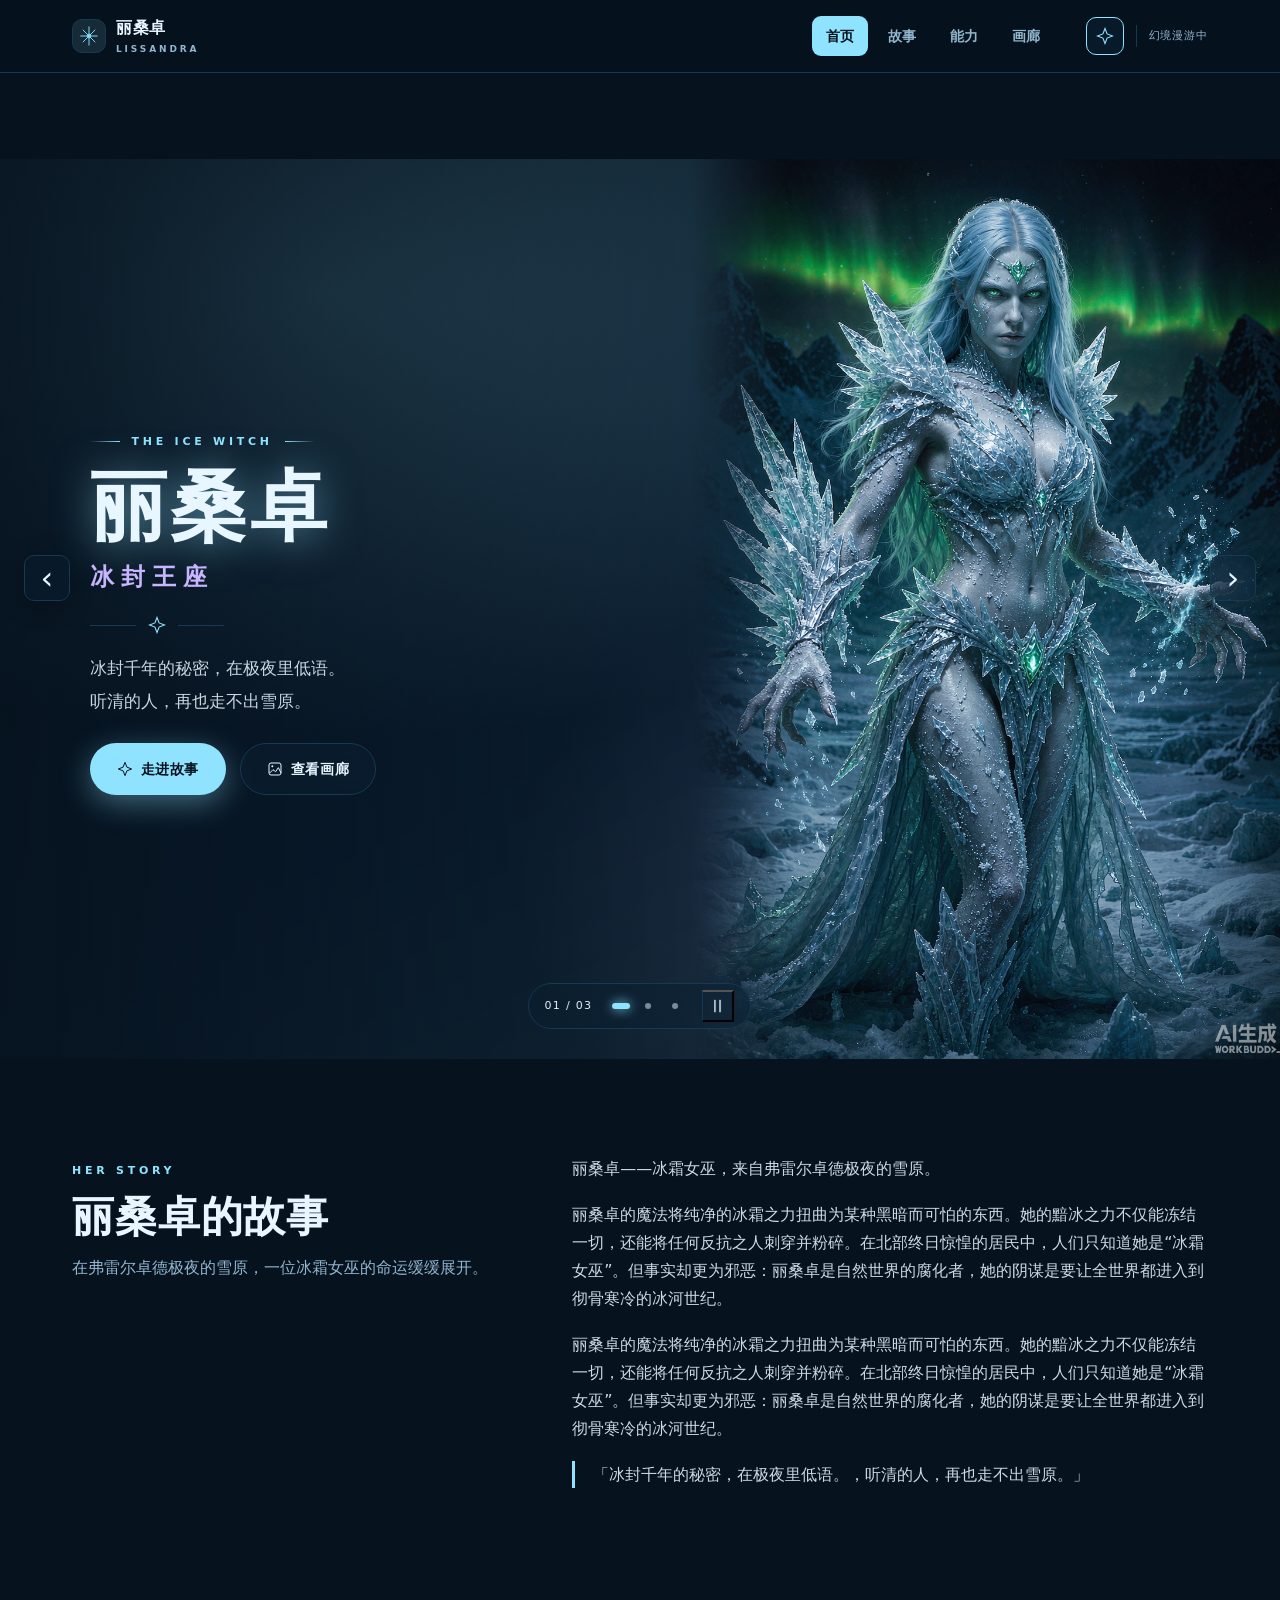
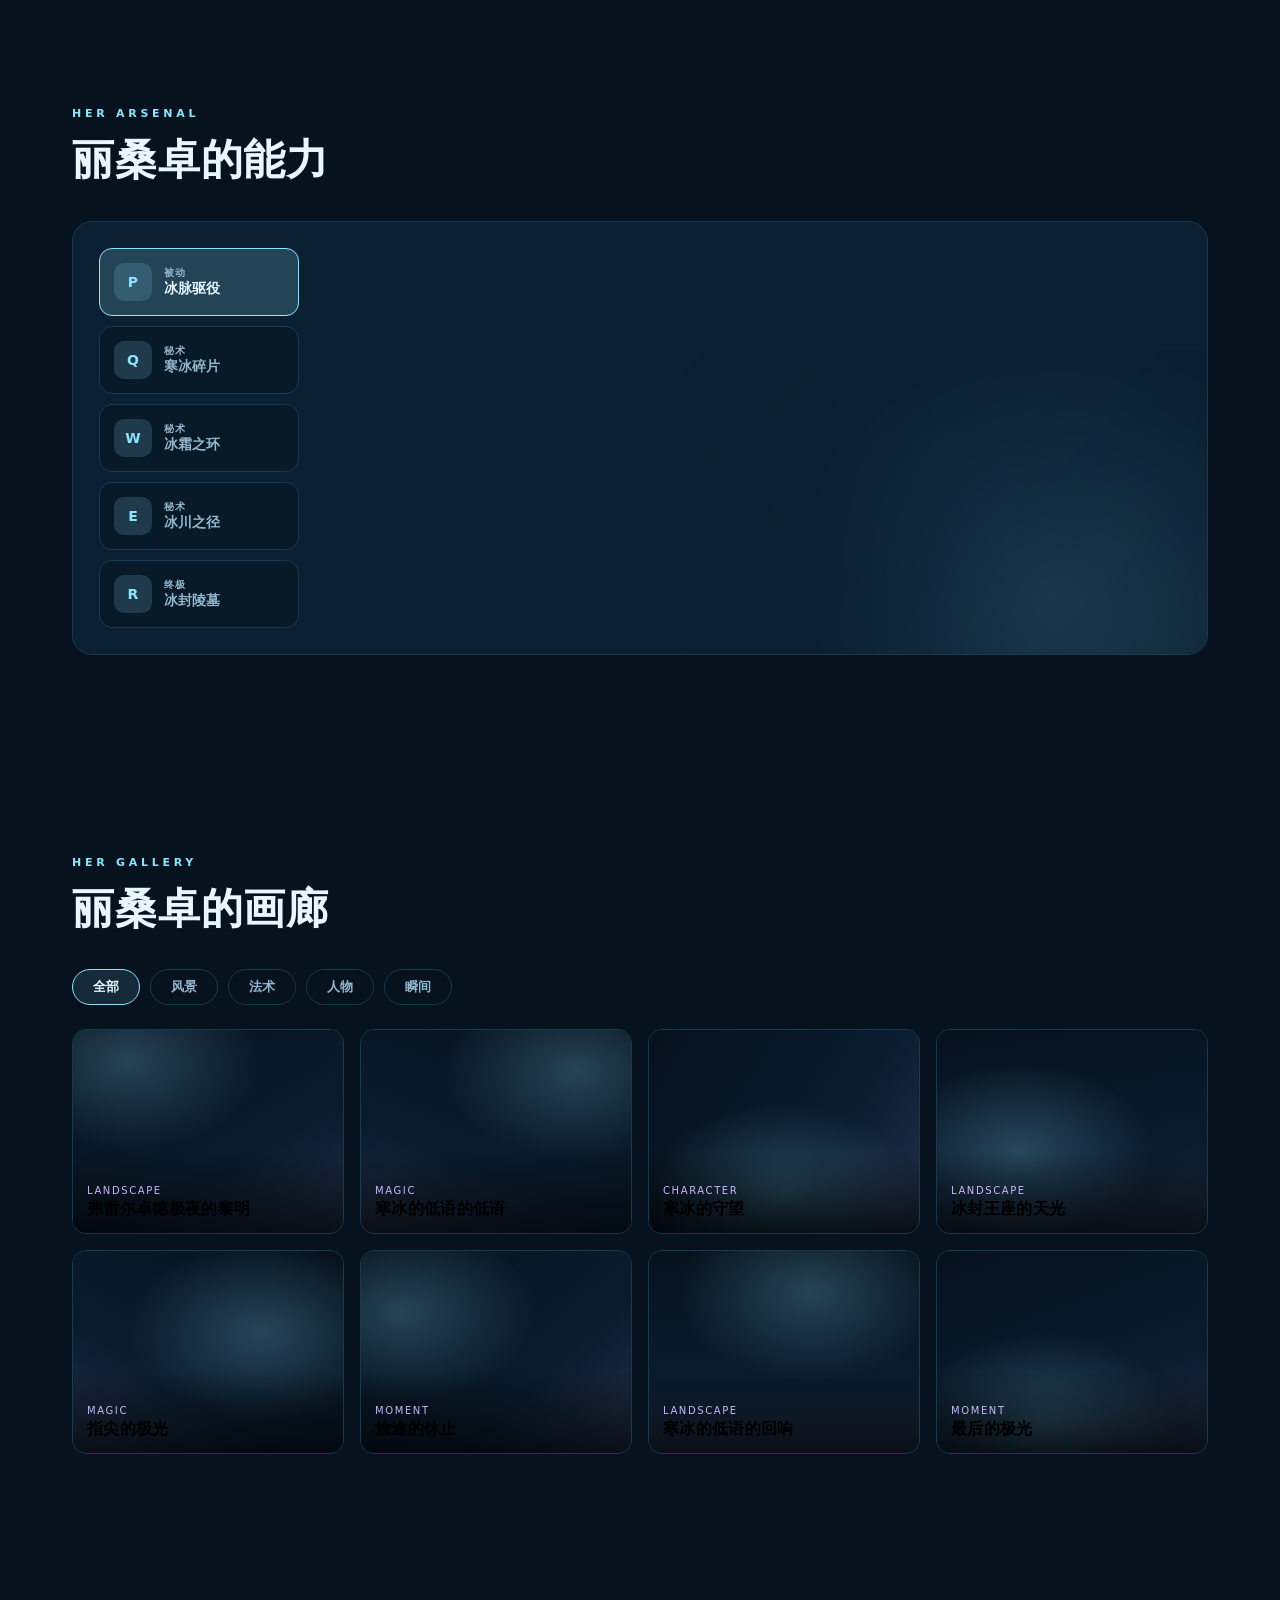
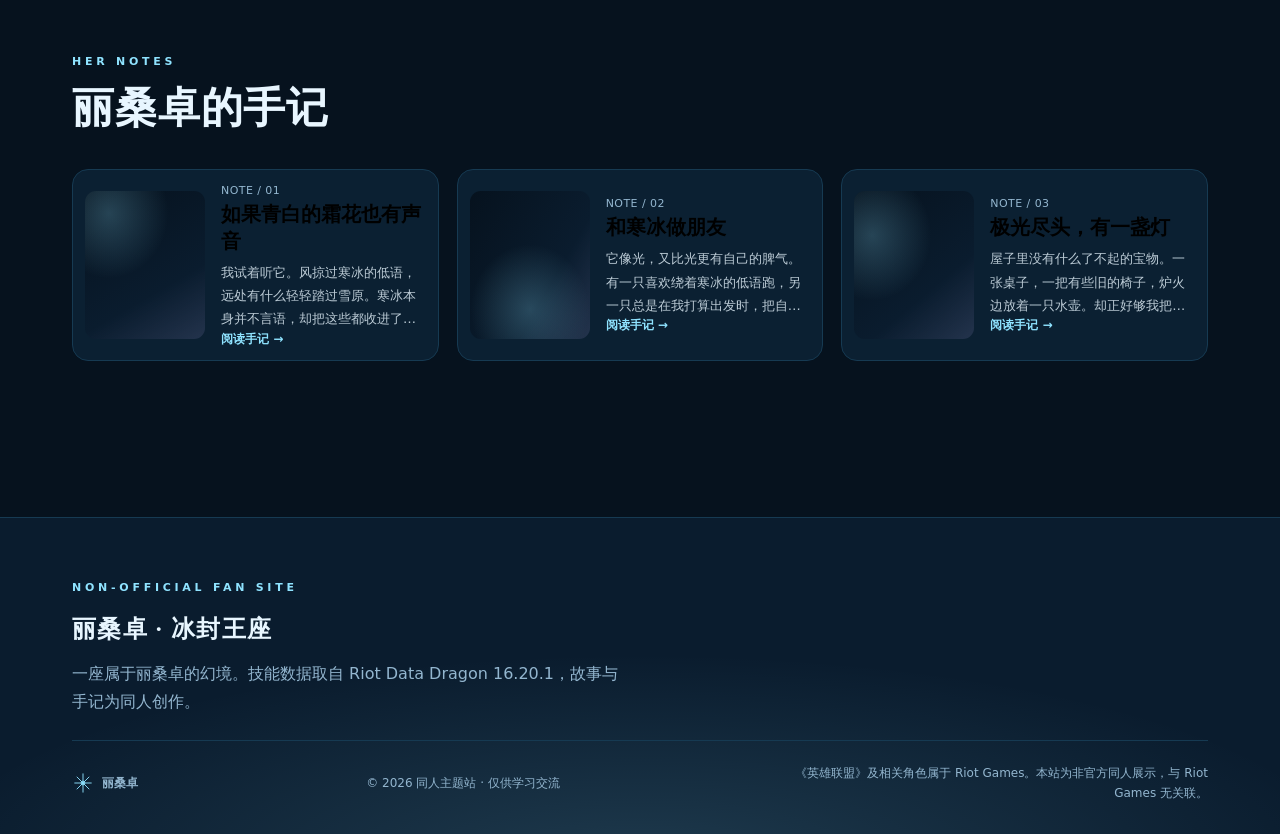
==== commit 280138f5: "refactor: remove contact section, social links and external contact details" ====
--- a/index.html
+++ b/index.html
@@ -18,15 +18,13 @@
     <symbol id="icon-moon" viewBox="0 0 24 24"><path d="M20.8 14A9 9 0 0 1 10 3.2 9 9 0 1 0 20.8 14Z" fill="none" stroke="currentColor" stroke-width="1.5"/></symbol>
     <symbol id="icon-image" viewBox="0 0 24 24"><rect x="3" y="3" width="18" height="18" rx="3" fill="none" stroke="currentColor" stroke-width="1.5"/><circle cx="8" cy="8" r="1.5" fill="currentColor"/><path d="m4 18 5-5 4 3 4-6 4 8" fill="none" stroke="currentColor" stroke-width="1.5"/></symbol>
     <symbol id="icon-book" viewBox="0 0 24 24"><path d="M12 6C9 3 5 3 2 4v15c4-1 7 0 10 2 3-2 6-3 10-2V4c-3-1-7-1-10 2Zm0 0v15" fill="none" stroke="currentColor" stroke-width="1.5"/></symbol>
-    <symbol id="icon-mail" viewBox="0 0 24 24"><rect x="2" y="4" width="20" height="16" rx="3" fill="none" stroke="currentColor" stroke-width="1.5"/><path d="m3 5 9 8 9-8" fill="none" stroke="currentColor" stroke-width="1.5"/></symbol>
-    <symbol id="icon-github" viewBox="0 0 24 24"><path d="M12 2a10 10 0 0 0-3.2 19.5v-2.3c-2.6.6-3.2-1.1-3.2-1.1-.4-1-1-1.3-1-1.3-.9-.6.1-.6.1-.6 1 0 1.5 1 1.5 1 .9 1.5 2.3 1 2.8.8.1-.7.4-1.2.7-1.5-2.1-.2-4.3-1.1-4.3-4.8 0-1.1.4-2 1-2.7-.1-.2-.4-1.3.1-2.7 0 0 .9-.3 2.8 1a9.4 9.4 0 0 1 5.1 0c2-1.3 2.8-1 2.8-1 .6 1.4.2 2.5.1 2.7.7.7 1.1 1.6 1.1 2.7 0 3.7-2.2 4.5-4.3 4.8.4.3.7.9.7 1.8v3.2A10 10 0 0 0 12 2Z" fill="currentColor"/></symbol>
   </svg>
 
   <header class="site-header">
     <nav class="navigation" aria-label="主导航">
       <a class="brand" href="#home" aria-label="丽桑卓首页"><span class="brand-mark"><svg><use href="#icon-sigil"/></svg></span><span>丽桑卓<small>LISSANDRA</small></span></a>
       <div class="nav-links" id="nav-menu">
-        <a href="#home" class="active">首页</a><a href="#story-detail">故事</a><a href="#ability-detail">能力</a><a href="#gallery">画廊</a><a href="#contact">联系</a>
+        <a href="#home" class="active">首页</a><a href="#story-detail">故事</a><a href="#ability-detail">能力</a><a href="#gallery">画廊</a>
       </div>
       <div class="nav-tools"><button class="icon-button atmosphere-button" type="button" aria-label="关闭粒子效果" aria-pressed="true" title="粒子效果"><svg><use href="#icon-star"/></svg></button><span class="nav-divider"></span><span class="nav-note">幻境漫游中</span><button class="menu-toggle icon-button" type="button" aria-controls="nav-menu" aria-expanded="false" aria-label="打开导航菜单"><span></span><span></span></button></div>
     </nav>
@@ -129,18 +127,6 @@
 <button class="journal-card" data-article="2" aria-label="阅读：极光尽头，有一盏灯"><span class="journal-art scene-6" aria-hidden="true"></span><span class="journal-copy"><span class="journal-meta">NOTE / 03</span><strong>极光尽头，有一盏灯</strong><span class="journal-excerpt">屋子里没有什么了不起的宝物。一张桌子，一把有些旧的椅子，炉火边放着一只水壶。却正好够我把斗篷晾开，把寒冰的低语摊在桌上，让赶了一天路的手指慢慢暖起来。</span><span class="read-label">阅读手记 →</span></span></button>
       </div>
     </section>
-
-    <section id="contact" class="contact-section" aria-labelledby="contact-title">
-      <div class="contact-inner">
-        <p class="eyebrow">STAY IN TOUCH</p>
-        <h2 id="contact-title">关于丽桑卓</h2>
-        <p class="contact-copy">这是一份向丽桑卓致敬的非官方同人主题站：主视觉为 AI 生成的角色形象图（assets/hero.png），场景与手记插画由 CSS 渐变与内联 SVG 现场绘制。欢迎取用源码、自由改造。</p>
-        <div class="contact-actions">
-          <a class="button button-primary" href="https://github.com/heqiangdiao-wq/lol-lissandra" rel="noopener"><svg><use href="#icon-github"/></svg>仓库源码</a>
-          <a class="button button-glass" href="https://www.leagueoflegends.com/zh-tw/champions/" rel="noopener"><svg><use href="#icon-book"/></svg>官方英雄</a>
-        </div>
-      </div>
-    </section>
   </main>
 
   <footer class="site-footer">
@@ -149,9 +135,6 @@
       <p class="eyebrow">NON-OFFICIAL FAN SITE</p>
       <h2>丽桑卓 · 冰封王座</h2>
       <p>一座属于丽桑卓的幻境。技能数据取自 Riot Data Dragon 16.20.1，故事与手记为同人创作。</p>
-      <div class="footer-socials">
-        <a class="icon-button" href="https://github.com/heqiangdiao-wq/lol-lissandra" rel="noopener" aria-label="GitHub 仓库"><svg><use href="#icon-github"/></svg></a>
-      </div>
       <div class="footer-bottom">
         <p class="footer-brand"><svg class="footer-mark"><use href="#icon-sigil"/></svg> 丽桑卓</p>
         <p>© <span id="copyright-year">2026</span> 同人主题站 · 仅供学习交流</p>
--- a/styles.css
+++ b/styles.css
@@ -84,7 +84,7 @@
 .hero-dot[aria-disabled="true"]{cursor:default}
 
 /* ====== sections ====== */
-.story-section,.abilities-section,.gallery-section,.journal-section,.contact-section{padding:96px 22px;max-width:1180px;margin:0 auto}
+.story-section,.abilities-section,.gallery-section,.journal-section{padding:96px 22px;max-width:1180px;margin:0 auto}
 .section-heading{margin-bottom:34px}
 .section-heading h2{font-family:var(--serif);font-size:42px;line-height:1.25;margin-top:8px;letter-spacing:.02em}
 .section-intro{color:var(--muted);max-width:620px;margin-top:10px}
@@ -136,12 +136,6 @@
 .read-label{font-size:12px;color:var(--primary);margin-top:8px;font-weight:700}
 @media(max-width:760px){.journal-list{grid-template-columns:1fr}.journal-card{min-height:auto}.journal-art{height:120px}}
 
-/* ====== contact ====== */
-.contact-section{text-align:center}
-.contact-inner{max-width:640px;margin:0 auto}
-.contact-copy{color:var(--muted);font-size:16px;margin:14px 0 26px}
-.contact-actions{display:flex;gap:14px;justify-content:center;flex-wrap:wrap}
-
 /* ====== footer ====== */
 .site-footer{margin-top:60px;position:relative;border-top:1px solid var(--line);background:var(--bg-2)}
 .footer-glow{position:absolute;inset:0;overflow:hidden;pointer-events:none}
@@ -149,8 +143,6 @@
 .footer-content{max-width:1180px;margin:0 auto;padding:54px 22px 30px;position:relative}
 .footer-content h2{font-family:var(--serif);font-size:24px;margin:8px 0 10px;letter-spacing:.06em}
 .footer-content>p:not(.eyebrow){color:var(--muted);max-width:560px}
-.footer-socials{margin:22px 0}
-.footer-socials .icon-button{width:44px;height:44px}
 .footer-bottom{display:flex;align-items:center;justify-content:space-between;gap:16px;flex-wrap:wrap;padding-top:22px;border-top:1px solid var(--line);margin-top:24px}
 .footer-brand{display:flex;align-items:center;gap:8px;font-weight:800}
 .footer-mark{width:22px;height:22px;color:var(--primary)}
